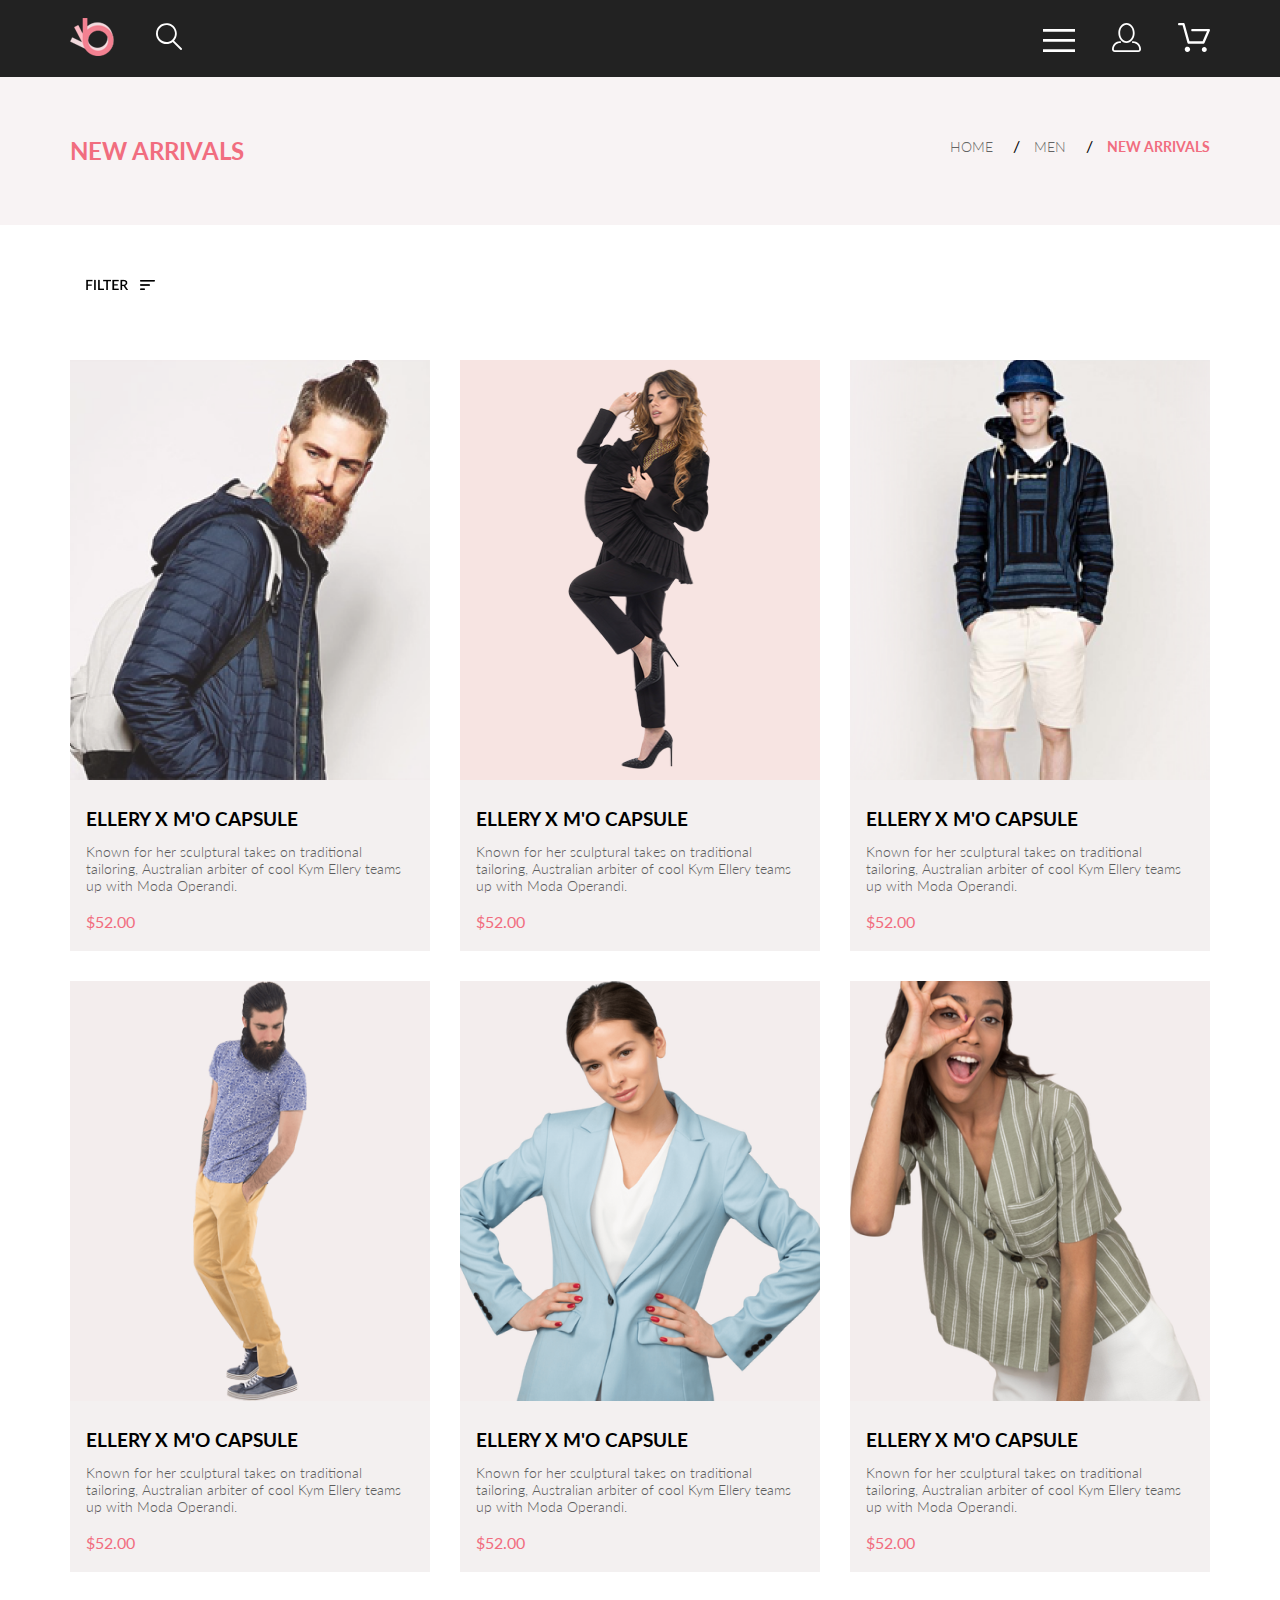
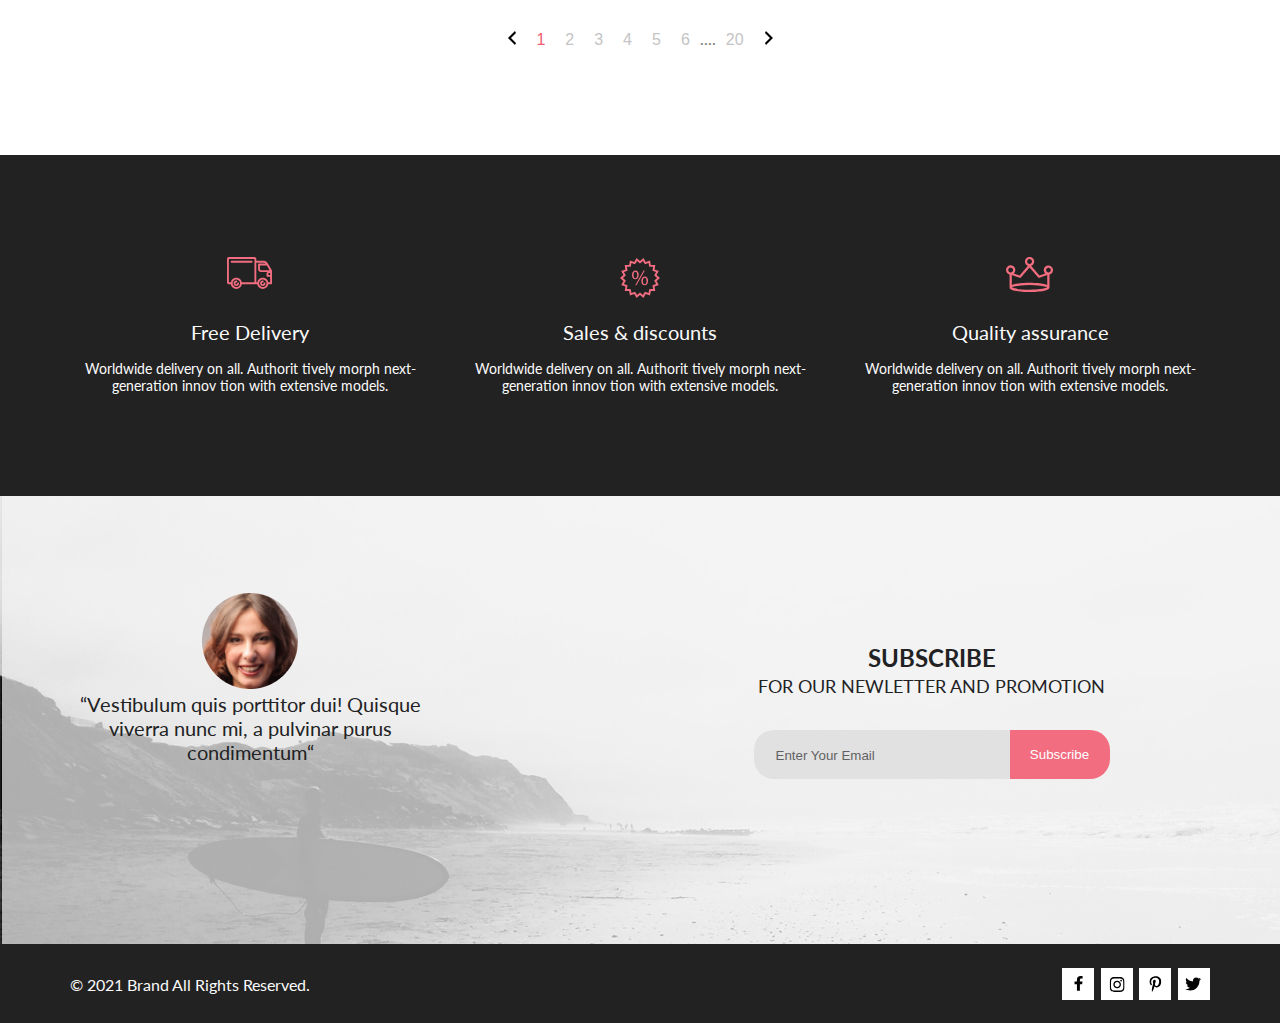
==== catalog.html @ de6462b7 "Urok 4 start" ====
<!DOCTYPE html>
<html lang="en">
<head>
    <meta charset="UTF-8">
    <meta http-equiv="X-UA-Compatible" content="IE=edge">
    <meta name="viewport" content="width=device-width, initial-scale=1.0">
    <title>Catalog</title>
    <link rel="preconnect" href="https://fonts.googleapis.com">
    <link rel="preconnect" href="https://fonts.gstatic.com" crossorigin>
    <link href="https://fonts.googleapis.com/css2?family=Lato:ital,wght@0,300;0,400;0,700;0,900;1,400&display=swap" rel="stylesheet">
    <link rel="stylesheet" href="style/style.css">
</head>
<body>
<header class="header">
    <div class="wrapper header-wrap">
        <div class="header-col-1">
            <a href="index.html" class="logo-link">
                <img src="img/logo.png" alt="logo">
            </a>
            <button class="search-button">
                <svg width="27" height="28" viewBox="0 0 27 28" xmlns="http://www.w3.org/2000/svg">
                    <path d="M19.0596 17.6259C20.6713 15.8658 21.6282 13.6048 21.7698 11.2225C21.9113 8.84018 21.2288 6.48173 19.8369 4.54318C18.445 2.60463 16.4285 1.20404 14.126 0.576619C11.8234 -0.0508009 9.3751 0.13316 7.19217 1.09761C5.00923 2.06205 3.22462 3.74825 2.13804 5.87302C1.05145 7.9978 0.729054 10.4318 1.225 12.7661C1.72094 15.1005 3.00501 17.1932 4.86158 18.6927C6.71815 20.1922 9.03413 21.0072 11.4206 21.0009C13.673 21.004 15.8645 20.27 17.6606 18.9109L25.4086 26.7179C25.4941 26.807 25.5965 26.8781 25.7099 26.927C25.8232 26.9759 25.9452 27.0017 26.0686 27.0029C26.1923 27.0033 26.3148 26.9782 26.4283 26.9292C26.5419 26.8801 26.6441 26.8082 26.7286 26.7179C26.9025 26.537 26.9997 26.2958 26.9997 26.0449C26.9997 25.794 26.9025 25.5528 26.7286 25.3719L19.0596 17.6259ZM2.88662 10.5009C2.89946 8.81563 3.41094 7.17187 4.35659 5.77685C5.30224 4.38183 6.63972 3.29801 8.20044 2.662C9.76115 2.02599 11.4752 1.86627 13.1266 2.20298C14.7779 2.53969 16.2926 3.35775 17.4797 4.55404C18.6668 5.75033 19.4732 7.27129 19.7972 8.92519C20.1212 10.5791 19.9483 12.2919 19.3002 13.8476C18.6522 15.4034 17.5581 16.7325 16.1559 17.6674C14.7536 18.6023 13.1059 19.1011 11.4206 19.1009C9.14916 19.0901 6.97482 18.1784 5.37484 16.566C3.77486 14.9537 2.87998 12.7724 2.88662 10.5009V10.5009Z"/>
                    </svg>
            </button>
        </div>
        <nav class="header-col-2">
            <button class="main-menu-button">
                <svg width="32" height="23" viewBox="0 0 32 23" xmlns="http://www.w3.org/2000/svg">
                    <path d="M0 23V20.31H32V23H0ZM0 12.76V10.07H32V12.76H0ZM0 2.69V0H32V2.69H0Z" />
                </svg>
            </button>
            <a href="#" class="registry-link">
                <svg width="29" height="29" viewBox="0 0 29 29" xmlns="http://www.w3.org/2000/svg">
                    <path d="M14.5 19.937C19 19.937 22.656 15.464 22.656 9.968C22.656 4.472 19 0 14.5 0C13.3631 0.0217413 12.2463 0.303398 11.2351 0.823397C10.2239 1.34339 9.34507 2.08794 8.66602 3C7.12663 4.99573 6.30819 7.45381 6.34399 9.974C6.34399 15.465 10 19.937 14.5 19.937ZM14.5 1.813C18 1.813 20.844 5.472 20.844 9.969C20.844 14.466 17.998 18.125 14.5 18.125C11.002 18.125 8.15603 14.465 8.15503 9.969C8.15403 5.473 11 1.813 14.5 1.813ZM20.844 18.125C20.6036 18.125 20.373 18.2205 20.203 18.3905C20.033 18.5605 19.9375 18.7911 19.9375 19.0315C19.9375 19.2719 20.033 19.5025 20.203 19.6725C20.373 19.8425 20.6036 19.938 20.844 19.938C22.526 19.9399 24.1386 20.6088 25.3279 21.7982C26.5172 22.9875 27.1861 24.6 27.188 26.282C27.1875 26.5221 27.0918 26.7523 26.922 26.9221C26.7522 27.0918 26.5221 27.1875 26.282 27.188H2.71997C2.47985 27.1875 2.24975 27.0918 2.07996 26.9221C1.91016 26.7523 1.81449 26.5221 1.81396 26.282C1.81608 24.6001 2.48517 22.9877 3.67444 21.7985C4.86371 20.6092 6.47608 19.9401 8.15796 19.938C8.39824 19.938 8.62868 19.8425 8.79858 19.6726C8.96849 19.5027 9.06396 19.2723 9.06396 19.032C9.06396 18.7917 8.96849 18.5613 8.79858 18.3914C8.62868 18.2215 8.39824 18.126 8.15796 18.126C5.99541 18.1279 3.92201 18.9875 2.39258 20.5164C0.863144 22.0453 0.00264777 24.1185 0 26.281C0.000794067 27.0019 0.287502 27.693 0.797241 28.2027C1.30698 28.7125 1.99811 28.9992 2.71899 29H26.282C27.0027 28.9989 27.6936 28.7121 28.2031 28.2024C28.7126 27.6927 28.9992 27.0017 29 26.281C28.9974 24.1187 28.1372 22.0457 26.6083 20.5168C25.0793 18.9878 23.0063 18.1276 20.844 18.125Z"/>
                    </svg>
            </a>
            <a href="#" class="cart-link">
                <svg width="32" height="29" viewBox="0 0 32 29" xmlns="http://www.w3.org/2000/svg">
                    <path d="M26.2009 29C25.5532 28.9738 24.9415 28.6948 24.4972 28.2227C24.0529 27.7506 23.8114 27.1232 23.8245 26.475C23.8376 25.8269 24.1043 25.2097 24.5673 24.7559C25.0303 24.3022 25.6527 24.048 26.301 24.048C26.9493 24.048 27.5717 24.3022 28.0347 24.7559C28.4977 25.2097 28.7644 25.8269 28.7775 26.475C28.7906 27.1232 28.549 27.7506 28.1047 28.2227C27.6604 28.6948 27.0488 28.9738 26.401 29H26.2009ZM6.75293 26.32C6.75293 25.79 6.91011 25.2718 7.20459 24.8311C7.49907 24.3904 7.91764 24.0469 8.40735 23.844C8.89705 23.6412 9.43594 23.5881 9.95581 23.6915C10.4757 23.7949 10.9532 24.0502 11.328 24.425C11.7028 24.7998 11.9581 25.2773 12.0615 25.7972C12.1649 26.317 12.1118 26.8559 11.9089 27.3456C11.7061 27.8353 11.3626 28.2539 10.9219 28.5483C10.4812 28.8428 9.96304 29 9.43298 29C9.08087 29.0003 8.73212 28.9311 8.40674 28.7966C8.08136 28.662 7.78569 28.4646 7.53662 28.2158C7.28755 27.9669 7.09001 27.6713 6.9552 27.3461C6.82039 27.0208 6.75098 26.6721 6.75098 26.32H6.75293ZM10.553 20.686C10.2935 20.6868 10.0409 20.6024 9.83411 20.4457C9.62727 20.2891 9.47758 20.0689 9.40796 19.819L4.57495 2.36401H1.18201C0.868521 2.36401 0.567859 2.23947 0.346191 2.01781C0.124523 1.79614 0 1.49549 0 1.18201C0 0.868519 0.124523 0.567873 0.346191 0.346205C0.567859 0.124537 0.868521 5.81268e-06 1.18201 5.81268e-06H5.46301C5.7225 -0.00080736 5.97504 0.0837201 6.18176 0.240568C6.38848 0.397416 6.53784 0.617884 6.60693 0.868006L11.4399 18.323H24.6179L29.001 8.27501H14.401C14.2428 8.27961 14.0854 8.25242 13.9379 8.19507C13.7904 8.13771 13.6559 8.05134 13.5424 7.94108C13.4288 7.83082 13.3386 7.69891 13.277 7.55315C13.2154 7.40739 13.1836 7.25075 13.1836 7.0925C13.1836 6.93426 13.2154 6.77762 13.277 6.63186C13.3386 6.4861 13.4288 6.35419 13.5424 6.24393C13.6559 6.13367 13.7904 6.0473 13.9379 5.98994C14.0854 5.93259 14.2428 5.90541 14.401 5.91001H30.814C31.0097 5.90996 31.2022 5.95866 31.3744 6.05172C31.5465 6.14478 31.6928 6.27926 31.7999 6.44301C31.9078 6.60729 31.9734 6.79569 31.9908 6.99145C32.0083 7.18721 31.9771 7.38424 31.9 7.565L26.495 19.977C26.4026 20.1876 26.251 20.3668 26.0585 20.4927C25.866 20.6186 25.641 20.6858 25.411 20.686H10.553Z"/>
                    </svg>
                    
            </a>
        </nav>
     </div>
</header>   
<section class="arrivals">
    <div class="wrapper arrivals-wrap">
        <h1 class="arrivals-title">NEW ARRIVALS </h1>
        <nav class="breadcrumbs">
            <ul class="breadcrumbs-list">
                <li class="breadcrumbs-item">
                    <a href="index.html" class="breadcrumbs-link">home</a>
                </li>
                <li class="breadcrumbs-item">
                    <a href="catalog.html" class="breadcrumbs-link">MEN</a>
                </li>
                <li class="breadcrumbs-item">
                    <a class="breadcrumbs-link breadcrumbs-link--current">NEW ARRIVALS </a>
                </li>
            </ul>
        </nav>
    </div>
</section>
<section class="products">
    <div class="wrapper products-wrap1">
        <h2 class="visually-hidden">Товары</h2>
        <button class="filter">
            <img src="img/filter.png" alt="filter">
        </button>
        <section class="products-flexblock">
            <div class="products-cart">
                <img src="img/products-cart1.png" alt="products-cart1" class="products-cart1-img">
                <div class="products-cart-text">
                    <h3 class="products-h3">ELLERY X M'O CAPSULE</h3>
                    <p class="products-text1">Known for her sculptural takes on traditional tailoring, Australian arbiter of cool Kym Ellery teams up with Moda Operandi.</p>
                    <p class="products-text2">$52.00</p>
                </div>
            </div>
            <div class="products-cart">
                <img src="img/products-cart2.png" alt="products-cart2" class="products-cart1-img">
                <div class="products-cart-text">
                    <h3 class="products-h3">ELLERY X M'O CAPSULE</h3>
                    <p class="products-text1">Known for her sculptural takes on traditional tailoring, Australian arbiter of cool Kym Ellery teams up with Moda Operandi.</p>
                    <p class="products-text2">$52.00</p>
                </div>
            </div>
            <div class="products-cart">
                <img src="img/products-cart3.png" alt="products-cart3" class="products-cart1-img">
                <div class="products-cart-text">
                    <h3 class="products-h3">ELLERY X M'O CAPSULE</h3>
                    <p class="products-text1">Known for her sculptural takes on traditional tailoring, Australian arbiter of cool Kym Ellery teams up with Moda Operandi.</p>
                    <p class="products-text2">$52.00</p>
                </div>
            </div>
            <div class="products-cart">
                <img src="img/products-cart4.png" alt="products-cart4" class="products-cart1-img">
                <div class="products-cart-text">
                    <h3 class="products-h3">ELLERY X M'O CAPSULE</h3>
                    <p class="products-text1">Known for her sculptural takes on traditional tailoring, Australian arbiter of cool Kym Ellery teams up with Moda Operandi.</p>
                    <p class="products-text2">$52.00</p>
                </div>
            </div>
            <div class="products-cart">
                <img src="img/products-cart5.png" alt="products-cart5" class="products-cart1-img">
                <div class="products-cart-text">
                    <h3 class="products-h3">ELLERY X M'O CAPSULE</h3>
                    <p class="products-text1">Known for her sculptural takes on traditional tailoring, Australian arbiter of cool Kym Ellery teams up with Moda Operandi.</p>
                    <p class="products-text2">$52.00</p>
                </div>
            </div>
            <div class="products-cart">
                <img src="img/products-cart6.png" alt="products-cart6" class="products-cart1-img">
                <div class="products-cart-text">
                    <h3 class="products-h3">ELLERY X M'O CAPSULE</h3>
                    <p class="products-text1">Known for her sculptural takes on traditional tailoring, Australian arbiter of cool Kym Ellery teams up with Moda Operandi.</p>
                    <p class="products-text2">$52.00</p>
                </div>
            </div>
        </section>
    </div>
</section>
<nav class="pagination">
	<ul class="pagination-list">
		<li class="pagination-item">
			<button class="pagination-link"><img src="img/prev.svg" alt="prev"></button>
		</li>
		<li class="pagination-item">
			<button class="pagination-link pagination-link--active">1</button>
		</li>
		<li class="pagination-item">
			<button class="pagination-link">2</button>
		</li>
		<li class="pagination-item">
			<button class="pagination-link">3</button>
		</li>
        <li class="pagination-item">
			<button class="pagination-link">4</button>
		</li>
        <li class="pagination-item">
			<button class="pagination-link">5</button>
		</li>
        <li class="pagination-item">
			<button class="pagination-link">6</button>
		</li>
		<li class="pagination-item pagination-item--separator">
			<span>....</span>
		</li>
		<li class="pagination-item">
			<button class="pagination-link">20</button>
		</li>
		<li class="pagination-item">
			<button class="pagination-link"><img src="img/next.svg" alt="prev"></button>
		</li>
		
	</ul>
</nav>
<section class="benefits">
    <div class="wrapper benefits-wrap">
        <h2 class="visually-hidden">Преимущества</h2>
        <ul class="benefits-enim"> 
            <li class="benefits-delivery-card">
                <div class="benefits-delivery-img1">
                <svg width="46" height="32" viewBox="0 0 46 32" fill="none" xmlns="http://www.w3.org/2000/svg">
                    <path d="M30.2873 27.2429H14.8103C14.6031 28.5509 13.936 29.742 12.929 30.6021C11.922 31.4621 10.6411 31.9346 9.31682 31.9346C7.99252 31.9346 6.71166 31.4621 5.70464 30.6021C4.69762 29.742 4.03052 28.5509 3.82332 27.2429H1.88631C1.39149 27.2397 0.918139 27.0404 0.570025 26.6887C0.221911 26.337 0.0274507 25.8618 0.0293142 25.3669V1.87695C0.0271852 1.38195 0.221516 0.906335 0.569658 0.554443C0.917801 0.202551 1.39131 0.00317363 1.88631 0H27.4373C27.9322 0.00317353 28.4056 0.202522 28.7536 0.554443C29.1016 0.906364 29.2957 1.38204 29.2933 1.87695V3.78198H36.4143C36.4947 3.78164 36.5747 3.79208 36.6523 3.81299C38.9523 4.01299 40.1093 5.2129 41.3293 7.2749L44.8883 13.3689C44.9732 13.5136 45.018 13.6782 45.0183 13.8459V26.304C45.0194 26.5515 44.9221 26.7892 44.7479 26.9651C44.5737 27.141 44.3369 27.2406 44.0893 27.2419H41.2753C41.0681 28.5499 40.401 29.741 39.394 30.6011C38.387 31.4611 37.1061 31.9336 35.7818 31.9336C34.4575 31.9336 33.1767 31.4611 32.1696 30.6011C31.1626 29.741 30.4955 28.5499 30.2883 27.2419L30.2873 27.2429ZM32.0653 26.304C32.0732 27.0369 32.2977 27.7511 32.7107 28.3567C33.1236 28.9623 33.7065 29.4322 34.3859 29.7073C35.0653 29.9824 35.811 30.0503 36.5289 29.9026C37.2469 29.7548 37.9051 29.398 38.4207 28.877C38.9363 28.3559 39.2862 27.6941 39.4265 26.9746C39.5667 26.2551 39.491 25.5103 39.2088 24.8337C38.9267 24.1572 38.4507 23.5794 37.8408 23.1729C37.2309 22.7663 36.5143 22.5491 35.7813 22.5488C34.791 22.5552 33.8436 22.9543 33.1469 23.6582C32.4503 24.3621 32.0613 25.3136 32.0653 26.304ZM5.60134 26.304C5.60923 27.0369 5.83376 27.7511 6.24669 28.3567C6.65962 28.9623 7.2425 29.4322 7.92192 29.7073C8.60135 29.9824 9.34697 30.0503 10.0649 29.9026C10.7829 29.7548 11.4411 29.398 11.9567 28.877C12.4723 28.3559 12.8222 27.6941 12.9625 26.9746C13.1027 26.2551 13.027 25.5103 12.7448 24.8337C12.4627 24.1572 11.9867 23.5794 11.3768 23.1729C10.7669 22.7663 10.0503 22.5491 9.31731 22.5488C8.32679 22.5549 7.37915 22.9537 6.6823 23.6577C5.98545 24.3617 5.59634 25.3134 5.60033 26.304H5.60134ZM41.2733 25.366H43.1593V19.7478H40.4233C40.3007 19.7473 40.1794 19.7227 40.0664 19.6753C39.9533 19.6279 39.8507 19.5585 39.7644 19.4714C39.6781 19.3843 39.6099 19.281 39.5635 19.1675C39.5172 19.054 39.4937 18.9324 39.4943 18.8098V16.9629C39.494 16.2423 39.7696 15.5488 40.2643 15.0249H33.8853C33.8081 15.0248 33.7312 15.015 33.6563 14.9958C32.9516 14.933 32.2961 14.6081 31.8194 14.0852C31.3428 13.5623 31.0798 12.8794 31.0823 12.1719V7.47192C31.0817 7.34927 31.1052 7.22758 31.1515 7.11401C31.1978 7.00044 31.2661 6.89725 31.3523 6.81006C31.4386 6.72286 31.5412 6.6535 31.6543 6.60596C31.7674 6.55841 31.8887 6.53361 32.0113 6.53296H38.4943C38.15 6.21428 37.7426 5.97123 37.2986 5.81982C36.8545 5.66842 36.3836 5.61187 35.9163 5.65381H29.2933V25.3618H30.2873C30.4945 24.0538 31.1616 22.8627 32.1687 22.0027C33.1757 21.1426 34.4565 20.6702 35.7808 20.6702C37.1051 20.6702 38.386 21.1426 39.393 22.0027C40.4 22.8627 41.0671 24.0538 41.2743 25.3618L41.2733 25.366ZM14.8093 25.366H27.4363V1.87598H1.88631V25.366H3.82332C4.03052 24.058 4.69762 22.8666 5.70464 22.0066C6.71166 21.1465 7.99252 20.6741 9.31682 20.6741C10.6411 20.6741 11.922 21.1465 12.929 22.0066C13.936 22.8666 14.6031 24.058 14.8103 25.366H14.8093ZM41.3513 16.9658V17.875H43.1593V16.0278H42.2803C42.0335 16.0294 41.7973 16.1288 41.6234 16.304C41.4495 16.4792 41.352 16.716 41.3523 16.9629L41.3513 16.9658ZM32.9383 12.1738C32.9372 12.4263 33.0363 12.6691 33.2139 12.8486C33.3914 13.0282 33.6328 13.13 33.8853 13.1318C33.9492 13.1316 34.0129 13.1384 34.0753 13.1519H42.6003L39.8343 8.41602H32.9343L32.9383 12.1738ZM33.0313 26.3059C33.0284 25.5734 33.3162 24.8695 33.8316 24.3489C34.3469 23.8283 35.0478 23.5333 35.7803 23.5288C36.0291 23.5288 36.2677 23.6278 36.4436 23.8037C36.6195 23.9796 36.7183 24.218 36.7183 24.4668C36.7183 24.7156 36.6195 24.9542 36.4436 25.1301C36.2677 25.306 36.0291 25.4048 35.7803 25.4048C35.602 25.4032 35.4272 25.4548 35.2782 25.5527C35.1291 25.6507 35.0125 25.7905 34.9432 25.9548C34.8738 26.1191 34.8548 26.3005 34.8887 26.4756C34.9225 26.6507 35.0076 26.8118 35.1331 26.9385C35.2586 27.0651 35.419 27.1516 35.5938 27.187C35.7686 27.2224 35.9499 27.2051 36.1149 27.1372C36.2798 27.0693 36.4208 26.9538 36.5201 26.8057C36.6193 26.6575 36.6723 26.4833 36.6723 26.3049C36.6723 26.0587 36.7701 25.8226 36.9443 25.6484C37.1184 25.4743 37.3546 25.3765 37.6008 25.3765C37.8471 25.3765 38.0832 25.4743 38.2574 25.6484C38.4315 25.8226 38.5293 26.0587 38.5293 26.3049C38.5293 27.0343 38.2396 27.7338 37.7239 28.2495C37.2081 28.7652 36.5087 29.0549 35.7793 29.0549C35.05 29.0549 34.3505 28.7652 33.8348 28.2495C33.319 27.7338 33.0293 27.0343 33.0293 26.3049L33.0313 26.3059ZM6.56731 26.3059C6.56438 25.5734 6.8522 24.8695 7.36757 24.3489C7.88294 23.8283 8.58378 23.5333 9.31633 23.5288C9.5651 23.5288 9.80369 23.6278 9.9796 23.8037C10.1555 23.9796 10.2543 24.218 10.2543 24.4668C10.2543 24.7156 10.1555 24.9542 9.9796 25.1301C9.80369 25.306 9.5651 25.4048 9.31633 25.4048C9.138 25.4032 8.96319 25.4548 8.81413 25.5527C8.66508 25.6507 8.54849 25.7905 8.47914 25.9548C8.4098 26.1191 8.39082 26.3005 8.42464 26.4756C8.45846 26.6507 8.54354 26.8118 8.66908 26.9385C8.79463 27.0651 8.95498 27.1516 9.12978 27.187C9.30458 27.2224 9.48595 27.2051 9.65087 27.1372C9.81579 27.0693 9.95683 26.9538 10.0561 26.8057C10.1553 26.6575 10.2083 26.4833 10.2083 26.3049C10.2083 26.0587 10.3061 25.8226 10.4803 25.6484C10.6544 25.4743 10.8906 25.3765 11.1368 25.3765C11.3831 25.3765 11.6193 25.4743 11.7934 25.6484C11.9675 25.8226 12.0653 26.0587 12.0653 26.3049C12.0653 27.0343 11.7756 27.7338 11.2599 28.2495C10.7441 28.7652 10.0447 29.0549 9.31532 29.0549C8.58598 29.0549 7.8865 28.7652 7.37078 28.2495C6.85505 27.7338 6.56532 27.0343 6.56532 26.3049L6.56731 26.3059ZM4.70934 5.65991C4.46056 5.65991 4.22198 5.56116 4.04607 5.38525C3.87016 5.20934 3.77132 4.9707 3.77132 4.72192C3.77132 4.47315 3.87016 4.2345 4.04607 4.05859C4.22198 3.88268 4.46056 3.78394 4.70934 3.78394H24.6093C24.8581 3.78394 25.0967 3.88268 25.2726 4.05859C25.4485 4.2345 25.5473 4.47315 25.5473 4.72192C25.5473 4.9707 25.4485 5.20934 25.2726 5.38525C25.0967 5.56116 24.8581 5.65991 24.6093 5.65991H4.70934Z" fill="#F16D7F"/>
                    </svg>
                </div> 
                <p class="benefits-delivery-text1" >Free Delivery
                </p>
                <p class="benefits-delivery-text2" >Worldwide delivery on all. Authorit tively morph next-generation innov tion with extensive models.
                </p>
            </li>
            <li class="benefits-delivery-card">
                <div class="benefits-delivery-img2">
                    <svg width="40" height="40" viewBox="0 0 40 40" fill="none" xmlns="http://www.w3.org/2000/svg">
                        <path d="M19.994 37.0239L16.523 39.9238L14.235 36.0039L9.995 37.5159L9.17297 33.0359L4.67999 32.991L5.41199 28.491L1.20398 26.8909L3.414 22.925L0 19.96L3.41199 16.9929L1.20203 13.0278L5.41101 11.428L4.67798 6.93286L9.172 6.88892L9.99402 2.40894L14.234 3.91992L16.522 0L19.993 2.8999L23.464 0L25.753 3.9209L29.993 2.40894L30.814 6.88989L35.308 6.93481L34.576 11.4299L38.784 13.03L36.574 16.9958L39.986 19.9609L36.574 22.928L38.783 26.894L34.574 28.4939L35.307 32.988L30.812 33.033L29.991 37.5139L25.753 36.0029L23.464 39.9229L19.994 37.0239ZM21.2 35.541L22.961 37.012L24.122 35.022L24.914 33.666L26.382 34.189L28.533 34.957L28.95 32.6838L29.235 31.1289L30.796 31.113L33.078 31.092L32.706 28.8098L32.452 27.25L33.911 26.696L36.045 25.8828L34.925 23.873L34.159 22.498L35.342 21.4709L37.076 19.9609L35.343 18.4609L34.16 17.4319L34.926 16.0559L36.047 14.0449L33.913 13.2339L32.454 12.6809L32.709 11.1208L33.081 8.83984L30.799 8.81689L29.239 8.80103L28.954 7.24683L28.538 4.97388L26.386 5.74097L24.918 6.26392L24.125 4.90698L22.963 2.91699L21.201 4.38794L19.996 5.39282L18.791 4.38794L17.03 2.91699L15.869 4.90601L15.077 6.26294L13.608 5.73999L11.458 4.97192L11.04 7.24585L10.755 8.80005L9.19501 8.81592L6.914 8.83789L7.28601 11.1199L7.53998 12.678L6.08099 13.2329L3.94598 14.0439L5.06702 16.0549L5.83301 17.4299L4.65002 18.459L2.91602 19.967L4.64899 21.4739L5.83197 22.5029L5.06598 23.8779L3.94501 25.8879L6.078 26.698L7.53802 27.2529L7.28302 28.812L6.91199 31.0959L9.19299 31.1189L10.753 31.135L11.038 32.6899L11.455 34.9619L13.607 34.1948L15.076 33.6719L15.868 35.0288L17.03 37.019L18.791 35.5479L19.996 34.543L21.2 35.541ZM21.318 23.02C21.318 20.093 22.883 18.4648 24.777 18.4648C26.783 18.4648 28.077 20.0279 28.077 22.7949C28.077 25.8539 26.492 27.3718 24.662 27.3718C22.883 27.3718 21.338 25.922 21.318 23.02ZM22.839 22.9319C22.816 24.7829 23.521 26.1899 24.711 26.1899C25.988 26.1899 26.561 24.8049 26.561 22.8899C26.561 21.1249 26.054 19.6528 24.711 19.6528C23.5 19.6488 22.839 21.1029 22.839 22.9309V22.9319ZM15.194 27.332L23.609 12.613H24.842L16.427 27.332H15.194ZM11.979 16.99C11.979 14.09 13.542 12.458 15.437 12.458C17.437 12.458 18.763 14.022 18.763 16.79C18.763 19.848 17.177 21.365 15.327 21.365C13.544 21.365 12 19.915 11.979 16.991V16.99ZM13.521 16.9238C13.477 18.7748 14.162 20.1809 15.371 20.1829C16.648 20.1829 17.221 18.7988 17.221 16.8828C17.221 15.1168 16.714 13.645 15.371 13.645C14.162 13.642 13.521 15.092 13.521 16.925V16.9238Z" fill="#F16D7F"/>
                        </svg>
                </div>
                 <p class="benefits-delivery-text1" >Sales & discounts
                 </p>
                 <p class="benefits-delivery-text2" >Worldwide delivery on all. Authorit tively morph next-generation innov tion with extensive models.
                 </p>
             </li>
             <li class="benefits-delivery-card">
                <div class="benefits-delivery-img3">
                    <svg width="48" height="35" viewBox="0 0 48 35" fill="none" xmlns="http://www.w3.org/2000/svg">
                        <path d="M42.3938 8.53564C41.1774 8.52335 40.0058 8.99349 39.1351 9.84302C38.2644 10.6925 37.7655 11.8522 37.7479 13.0686C37.751 13.7086 37.892 14.3405 38.1612 14.9211C38.4304 15.5018 38.8215 16.0176 39.3079 16.4336L33.4479 18.4888L25.1089 8.80566C26.0042 8.50693 26.784 7.93646 27.3396 7.17358C27.8953 6.41071 28.1992 5.49331 28.2089 4.54956C28.1837 3.33432 27.6832 2.17743 26.8149 1.3269C25.9465 0.476377 24.7794 0 23.5639 0C22.3484 0 21.1813 0.476377 20.3129 1.3269C19.4446 2.17743 18.9441 3.33432 18.9189 4.54956C18.9285 5.48395 19.2261 6.39274 19.771 7.15186C20.316 7.91097 21.0817 8.48368 21.9639 8.79175L13.6119 18.4917L7.75396 16.4368C8.24003 16.0206 8.63074 15.5045 8.89959 14.9238C9.16843 14.3432 9.30908 13.7116 9.31194 13.0718C9.33497 12.195 9.10937 11.3296 8.6613 10.5757C8.21324 9.82172 7.56095 9.2099 6.77983 8.81104C5.99872 8.41217 5.12072 8.2424 4.24724 8.32153C3.37376 8.40067 2.54051 8.72555 1.8438 9.2583C1.14709 9.79105 0.61538 10.5101 0.310108 11.3323C0.00483695 12.1545 -0.0615238 13.0462 0.118702 13.9045C0.298928 14.7629 0.718349 15.5526 1.32854 16.1826C1.93873 16.8126 2.7148 17.2571 3.56694 17.4646V29.7556C3.5743 29.8376 3.59101 29.9184 3.61687 29.9966C3.58394 30.1233 3.56721 30.2538 3.56694 30.3848C3.56694 34.7968 21.4859 34.9268 23.5289 34.9268C25.5719 34.9268 43.4909 34.7978 43.4909 30.3848C43.4902 30.2539 43.4733 30.1234 43.4408 29.9966C43.4685 29.9189 43.4853 29.8379 43.4909 29.7556V17.4646C44.5898 17.2244 45.5595 16.5828 46.2103 15.6653C46.861 14.7478 47.1458 13.6204 47.0091 12.5039C46.8724 11.3874 46.3239 10.3621 45.471 9.62866C44.6181 8.89526 43.5223 8.50653 42.3979 8.53857L42.3938 8.53564ZM21.1749 4.55176C21.1633 4.07755 21.2934 3.61062 21.5485 3.21069C21.8036 2.81076 22.172 2.49591 22.6069 2.3064C23.0417 2.11688 23.5232 2.06132 23.9898 2.14673C24.4564 2.23214 24.887 2.45463 25.2265 2.78589C25.566 3.11715 25.7991 3.542 25.8959 4.00635C25.9928 4.4707 25.9491 4.95345 25.7703 5.39282C25.5916 5.8322 25.2859 6.20831 24.8924 6.47314C24.4988 6.73798 24.0353 6.8795 23.561 6.87964C22.9362 6.88605 22.3343 6.64481 21.8871 6.2085C21.44 5.77218 21.1838 5.17647 21.1749 4.55176ZM13.5849 20.8276C13.8019 20.9026 14.0362 20.9113 14.2581 20.8525C14.48 20.7938 14.6794 20.6701 14.8309 20.4976L23.5309 10.3977L32.2309 20.4976C32.3821 20.6702 32.5813 20.7938 32.803 20.8528C33.0248 20.9117 33.2589 20.9033 33.4759 20.8286L41.2339 18.1038V28.0408C36.3489 25.9188 25.1249 25.8406 23.5339 25.8406C21.9429 25.8406 10.7149 25.9198 5.83391 28.0408V18.1038L13.5849 20.8276ZM23.5279 32.7166C14.8279 32.7166 9.27888 31.7057 6.97087 30.8547C6.6198 30.7373 6.28407 30.578 5.97087 30.3806C6.69287 29.8596 9.03194 29.1487 12.9369 28.6487C19.9723 27.844 27.0765 27.844 34.1119 28.6487C38.0119 29.1487 40.357 29.8596 41.077 30.3806C40.7663 30.5794 40.4321 30.7388 40.082 30.8547C37.78 31.7037 32.2359 32.7166 23.5279 32.7166ZM2.28093 13.0686C2.2698 12.5945 2.40025 12.1279 2.65557 11.7283C2.91089 11.3286 3.27952 11.0139 3.71441 10.8247C4.14929 10.6355 4.63063 10.5801 5.0971 10.6658C5.56356 10.7514 5.99399 10.9743 6.3333 11.3057C6.67261 11.637 6.90543 12.0618 7.00212 12.5261C7.09882 12.9904 7.05498 13.4731 6.87615 13.9124C6.69732 14.3516 6.39159 14.7277 5.9981 14.9924C5.6046 15.2572 5.14118 15.3986 4.66692 15.3987C4.04176 15.4054 3.43941 15.1638 2.99212 14.7271C2.54482 14.2903 2.28911 13.6937 2.28093 13.0686ZM42.3938 15.3987C41.9359 15.3875 41.4914 15.2414 41.116 14.9788C40.7406 14.7162 40.451 14.3487 40.2834 13.9224C40.1158 13.496 40.0776 13.0297 40.1738 12.5818C40.2699 12.1339 40.496 11.7241 40.8238 11.4041C41.1516 11.084 41.5664 10.8677 42.0165 10.7822C42.4666 10.6968 42.9319 10.7459 43.3542 10.9236C43.7765 11.1013 44.137 11.3997 44.3906 11.7812C44.6442 12.1628 44.7796 12.6105 44.78 13.0686C44.7713 13.6935 44.5153 14.2895 44.068 14.7261C43.6208 15.1626 43.0188 15.4041 42.3938 15.3977V15.3987Z" fill="#F16D7F"/>
                        </svg>
                </div>
                 <p class="benefits-delivery-text1" >Quality assurance
                 </p>
                 <p class="benefits-delivery-text2" >Worldwide delivery on all. Authorit tively morph next-generation innov tion with extensive models.
                 </p>
             </li>
        </ul>
    </div>
</section>
<section class="feedback">
    <div class="wrapper feedback-wrap">
        <h2 class="visually-hidden">Обратная связь</h2>
        <div class="feedback-col1">
            <p class="feedback-col1-foto"><img src="img/foto-subscribe.png" alt="foto-subscribe"></p>
            <p class="feedback-col1-text">“Vestibulum quis porttitor dui! Quisque viverra nunc mi, a pulvinar purus condimentum“</p>
        </div>
        <article class="feedback-col2">
            <h2 class="feedback-col2-text">SUBSCRIBE  <span class="feedback-col2-text2"><br>FOR OUR NEWLETTER AND PROMOTION</span></h2>
            <form action="#" class="form">
                <input class="form-field" type="email" required placeholder="Enter Your Email" minlength="4">
                <input class="form-button" type="submit" value="Subscribe">
            </form>
        </article>
    </div>
</section>
<footer class="footer">
    <div class="wrapper footer-wrap">
        <div class="footer-col-1">
            <p class="footer-text">© 2021  Brand  All Rights Reserved.</p>
        </div>
        <div class="footer-col-2">
            <a href="https://www.facebook.com/" class="social-link">
                <svg width="11" height="16" viewBox="0 0 11 16" xmlns="http://www.w3.org/2000/svg">
                    <path d="M9.08836 8.28L9.50686 5.61602H6.89022V3.88729C6.89022 3.15848 7.25574 2.44806 8.42765 2.44806H9.61722V0.179975C9.61722 0.179975 8.53772 0 7.50561 0C5.35073 0 3.9422 1.27593 3.9422 3.5857V5.61602H1.54688V8.28H3.9422V14.72H6.89022V8.28H9.08836Z" />
                    </svg>
             </a>
            <a href="https://www.instagram.com/" class="social-link">
                <svg width="16" height="17" viewBox="0 0 16 17" xmlns="http://www.w3.org/2000/svg">
                    <g clip-path="url(#clip0_128_234)">
                    <path d="M8.13897 4.68159C6.02383 4.68159 4.31774 6.38491 4.31774 8.49663C4.31774 10.6083 6.02383 12.3117 8.13897 12.3117C10.2541 12.3117 11.9602 10.6083 11.9602 8.49663C11.9602 6.38491 10.2541 4.68159 8.13897 4.68159ZM8.13897 10.9769C6.77211 10.9769 5.65467 9.8646 5.65467 8.49663C5.65467 7.12866 6.76878 6.01636 8.13897 6.01636C9.50915 6.01636 10.6233 7.12866 10.6233 8.49663C10.6233 9.8646 9.50583 10.9769 8.13897 10.9769ZM13.0078 4.52554C13.0078 5.02026 12.6087 5.41538 12.1165 5.41538C11.621 5.41538 11.2252 5.01694 11.2252 4.52554C11.2252 4.03413 11.6243 3.63569 12.1165 3.63569C12.6087 3.63569 13.0078 4.03413 13.0078 4.52554ZM15.5386 5.42866C15.4821 4.23667 15.2094 3.18081 14.3347 2.31089C13.4634 1.44097 12.4058 1.1687 11.2119 1.10894C9.9814 1.03921 6.29321 1.03921 5.0627 1.10894C3.8721 1.16538 2.81453 1.43765 1.93987 2.30757C1.06522 3.17749 0.795836 4.23335 0.735973 5.42534C0.666134 6.65386 0.666134 10.3361 0.735973 11.5646C0.79251 12.7566 1.06522 13.8124 1.93987 14.6824C2.81453 15.5523 3.86878 15.8246 5.0627 15.8843C6.29321 15.9541 9.9814 15.9541 11.2119 15.8843C12.4058 15.8279 13.4634 15.5556 14.3347 14.6824C15.2061 13.8124 15.4788 12.7566 15.5386 11.5646C15.6085 10.3361 15.6085 6.65718 15.5386 5.42866ZM13.949 12.8828C13.6895 13.5335 13.1874 14.0349 12.5322 14.2972C11.5511 14.6857 9.22314 14.596 8.13897 14.596C7.05479 14.596 4.72348 14.6824 3.74573 14.2972C3.09389 14.0382 2.59171 13.5369 2.32898 12.8828C1.93987 11.9033 2.02967 9.57905 2.02967 8.49663C2.02967 7.41421 1.9432 5.08667 2.32898 4.1105C2.58838 3.45972 3.09056 2.95835 3.74573 2.69604C4.7268 2.30757 7.05479 2.39722 8.13897 2.39722C9.22314 2.39722 11.5545 2.31089 12.5322 2.69604C13.184 2.95503 13.6862 3.4564 13.949 4.1105C14.3381 5.08999 14.2483 7.41421 14.2483 8.49663C14.2483 9.57905 14.3381 11.9066 13.949 12.8828Z" />
                    </g>
                    <defs>
                    <clipPath id="clip0_128_234">
                    <rect width="14.8991" height="17" transform="translate(0.685547)"/>
                    </clipPath>
                    </defs>
                    </svg>
                    
            </a>
            <a href="#" class="social-link">
                <svg width="13" height="16" viewBox="0 0 13 16" xmlns="http://www.w3.org/2000/svg">
                    <g clip-path="url(#clip0_128_242)">
                    <path d="M6.74032 0.203125C3.55564 0.203125 0.408203 2.34063 0.408203 5.8C0.408203 8 1.63738 9.25 2.38233 9.25C2.68963 9.25 2.86655 8.3875 2.86655 8.14375C2.86655 7.85313 2.13091 7.23438 2.13091 6.025C2.13091 3.5125 4.03055 1.73125 6.4889 1.73125C8.60271 1.73125 10.1671 2.94062 10.1671 5.1625C10.1671 6.82187 9.50597 9.93437 7.36422 9.93437C6.59133 9.93437 5.93018 9.37187 5.93018 8.56563C5.93018 7.38438 6.74963 6.24062 6.74963 5.02187C6.74963 2.95312 3.835 3.32812 3.835 5.82812C3.835 6.35313 3.90018 6.93437 4.13298 7.4125C3.70463 9.26875 2.82931 12.0344 2.82931 13.9469C2.82931 14.5375 2.91311 15.1188 2.96899 15.7094C3.07452 15.8281 3.02175 15.8156 3.18316 15.7563C4.74757 13.6 4.69169 13.1781 5.3994 10.3562C5.78119 11.0875 6.76826 11.4812 7.55046 11.4812C10.8469 11.4812 12.3275 8.24688 12.3275 5.33125C12.3275 2.22813 9.66427 0.203125 6.74032 0.203125Z" />
                    </g>
                    <defs>
                    <clipPath id="clip0_128_242">
                    <rect width="11.9193" height="16" transform="translate(0.408203)"/>
                    </clipPath>
                    </defs>
                    </svg>
                    
            </a>
            <a href="#" class="social-link">
                <svg width="17" height="16" viewBox="0 0 17 16" xmlns="http://www.w3.org/2000/svg">
                    <g clip-path="url(#clip0_128_238)">
                    <path d="M14.417 4.74052C14.427 4.88264 14.427 5.0248 14.427 5.16692C14.427 9.50192 11.1498 14.4969 5.15986 14.4969C3.31448 14.4969 1.60022 13.9588 0.158203 13.0248C0.420396 13.0552 0.67247 13.0654 0.944752 13.0654C2.46741 13.0654 3.8691 12.5476 4.98843 11.6644C3.5565 11.6339 2.3565 10.6898 1.94305 9.39027C2.14475 9.4207 2.34642 9.44102 2.5582 9.44102C2.85063 9.44102 3.14308 9.40039 3.41533 9.32936C1.92291 9.02477 0.803551 7.70498 0.803551 6.11108V6.07048C1.23715 6.31414 1.74139 6.46642 2.2758 6.4867C1.39849 5.89786 0.823727 4.8928 0.823727 3.75573C0.823727 3.14661 0.985041 2.58823 1.26741 2.10092C2.87077 4.09077 5.28086 5.39023 7.98334 5.53239C7.93293 5.28873 7.90266 5.03495 7.90266 4.78114C7.90266 2.97402 9.35477 1.50195 11.1598 1.50195C12.0976 1.50195 12.9446 1.89789 13.5396 2.53748C14.2757 2.39536 14.9816 2.12123 15.6068 1.74561C15.3648 2.50705 14.8505 3.14664 14.1749 3.5527C14.8304 3.48167 15.4657 3.29889 16.0505 3.04511C15.6069 3.69483 15.0522 4.27348 14.417 4.74052Z" />
                    </g>
                    <defs>
                    <clipPath id="clip0_128_238">
                    <rect width="15.8924" height="16" transform="translate(0.158203)"/>
                    </clipPath>
                    </defs>
                    </svg>
                    
            </a>
        </div>
    </div>
</footer>
</body>
</html>
---- style/style.css ----
* {
    margin: 0;
    padding: 0;
    box-sizing: border-box;
}
body{
     font-family: 'Lato', sans-serif;
}
.visually-hidden{
    position: absolute;
    left: -9999px;
    width: 1px;
    height: 1px;
    margin: -1px;
    clip: rect(1px 1px 1px 1px);
}
.wrapper{
    width: 1140px;
    margin: 0 auto;
}
.header{
    background-color: #222222;
    color: #ffffff;
    padding-top: 18px;
    padding-bottom: 18px;
}
.header-wrap{
    display: flex;
    justify-content: space-between;
    align-items: center;
}
.header-col-1{
    display: flex;
    align-items: center;
}
.logo-link{
    text-decoration: none;
    color: transparent;
    margin-right: 41px;
}
.search-button, .main-menu-button{
    background-color: transparent;
    border: none;
}
.search-button{
    fill: #ffffff;
}
.search-button:hover{
    fill: #FF6A6A;
}
.main-menu-button{
    fill: #ffffff;
}
.main-menu-button:hover{
    fill: #FF6A6A;
}
.registry-link{
    fill: #ffffff;
    margin: 0 33px;
}
.registry-link:hover{
    fill: #FF6A6A;
}
.registry-link, .cart-link{
    text-decoration: none;
    color: #ffffff;
}
.cart-link{
    fill: #ffffff;
}
.cart-link:hover{
    fill: #FF6A6A;
}

.offer{
    background-color: #F1E4E6;
}
.offer-wrap{
    height: 765px;
    background-image: url(../img/promo-bg.png);
    background-repeat: no-repeat;
    background-position-x: -190px;
    background-position-y: bottom;
    display: flex;
    align-items: center;
    justify-content: flex-end;
    margin-right: 90px;
}
.offer-title{
    font-weight: 900;
    font-size: 48px;
    line-height: 40px;
    color: #222222;
    border-left: 12px solid #F16D7F;
    padding-left: 16px;
}
.offer-title--small{
    font-weight: bold;
    font-size: 32px;
    line-height: 38px;
    color: #222222;
}
.offer-title--pink{
    color: #F16D7F;
}
.categories{
    padding-top: 65px;
}
.categories-wrap{
    display: flex;
    flex-wrap: wrap;
    justify-content: space-between;
}
.categories-item{
    background-color: #C4C4C4;
    width: 360px;
    height: 260px;
    text-align: center;
    display: flex;
    flex-direction: column;
    justify-content: center;
}
.categories-item--acc{
    margin-top: 30px;
    width: 100%;
    height: 180px;
    background-image: url(../img/cat-accesories.png);
}
.categories-item--women{
    background-image: url(../img/cat-woman.png);
}
.categories-item--men{
    background-image: url(../img/cat-man.png);
}
.categories-item--kids{
    background-image: url(../img/cat-kids.png);
}
.categories-sale{
    font-weight: normal;
    font-size: 16px;
    line-height: 19px;
    color: #FFFFFF;
}
.categories-name{
    font-weight: bold;
    font-size: 24px;
    line-height: 29px;
    color: #F16D7F;
}
.products-wrap{
    height: 1395px;
    margin-top: 96px;
    margin-bottom: 95px;
}
.products-titles{
    font-family: Lato;
    font-style: normal;
    font-weight: normal;
    font-size: 30px;
    line-height: 36px;
    color: #222222;
    text-align: center;
    margin-bottom: 6px;
}
.products-week{
    font-size: 14px;
    line-height: 17px;
    color: #9F9F9F;
    text-align: center;
    margin-bottom: 48px;
}
.products-flexblock{
    display: flex;
    flex-wrap: wrap;
    justify-content: space-between;
    gap: 30px;
}
.products-cart{
    background-color: #f3f0f0;
}
.products-cart-text{
    margin: 25px 29px 20px 16px;
}
.products-text1{
    width: 315px;
    font-weight: 300;
    font-size: 14px;
    line-height: 17px;
    color: #5D5D5D;
    margin-top: 13px;
}
.products-text2{
    margin-top: 18px;
    font-size: 16px;
    line-height: 19px;
    color: #F16D7F;
}
.products-browse{
    padding: 15px 39px 14px 39px;
    font-size: 16px;
    line-height: 19px;
    color: #F26376;
    border: 1px solid #F26376;
    background-color: transparent;
    margin: 0 auto;
    text-decoration: none;
}
.products-browse:hover{
    background-color:#FF6A6A;
    color: #FFFFFF;
}
.benefits{
    background-color: #222222;
}
.benefits-enim{
    width: 100%;
    height: 341px;
    display: flex;
    flex-wrap: wrap;
    justify-content: space-between;
    align-content: center;
}
.benefits-delivery-card{
    width: 360px;
    display: flex;
    flex-direction: column;
    justify-content: center;
    align-items: center;
}
.benefits-delivery-img1{
   margin-bottom: 28px;
}
.benefits-delivery-img2{
    margin-bottom: 19px;
}
.benefits-delivery-img3{
    margin-bottom: 25px;
}
.benefits-delivery-text1{
    font-size: 19.96px;
    line-height: 24px;
    color: #FBFBFB;
    text-align: center;
    padding-bottom: 16px;
}
.benefits-delivery-text2{
    font-size: 13.972px;
    line-height: 17px;
    text-align: center;
    color: #FBFBFB;
}
.feedback{
    height: 448px;
    background-color: #F4F4F4;
    background-image: url(../img/bg-subscribe.jpg);
    background-repeat: no-repeat;
    background-size: cover;
    background-position: left bottom;
}
.feedback-wrap{
    display: flex;
    justify-content: space-between;
}
.feedback-col1{
    width: 360px;
    margin-top: 97px;
    
}
.feedback-col1-foto{
    text-align: center;
}
.feedback-col1-text{
    font-size: 20px;
    line-height: 24px;
    text-align: center;
    color: #222224;
}
.feedback-col2{
    width: 557px;
    margin-top: 150px;
}
.feedback-col2-text{
    font-weight: bold;
    font-size: 24px;
    line-height: 100%;
    text-align: center;
    color: #222224;
    margin-bottom: 32px;
}
.feedback-col2-text2{
    font-style: normal;
    font-weight: normal;
    font-size: 18px;
    text-align: center;
    color: #222224;
}
.form{
    display: flex;
    justify-content: center;
    align-items: center;
}
.form-field{
    width: 256px;
    height: 49px;
    color: #222222;
    padding: 7px 64px 6px 22px;
    background: #E1E1E1;
    border: none;
    border-radius: 20px 0px 0px 20px;
}
.form-field::placeholder{
    color: #222224;
    opacity: 0.67;;
}
.form-button{
    background: #F16D7F;
    color: #FFFFFF;
    width: 100px;
    height: 49px;
    border: none;
    border-radius: 0px 20px 20px 0px;
}
.form-button:hover{
    background:#E05C6E;
}
.footer{
    background-color: #222222;
    color: #ffffff;
    padding-top: 24px;
    padding-bottom: 23px;
}
.footer-wrap{
    display: flex;
    justify-content: space-between;
    align-items: center;
}
.footer-text{
    font-size: 16px;
    line-height: 19px;
    color: #FBFBFB;

}
.footer-col-2{
    width: 148px;
    display: flex;
    justify-content: space-between;
}
.social-link{
    text-decoration: none;
    background-color: #FFFFFF;
    width: 32px;
    height: 32px;
    display: flex;
    justify-content: center;
    align-items: center;
    fill: #000;
}
.social-link:hover{
    fill: #FFFFFF;
    background-color:#F16D7F;
}
.arrivals{
    height: 148px;
    padding-top: 59px;
    padding-bottom: 60px;
    background-color:#F8F3F4;
}
.arrivals-wrap{
    display: flex;
    justify-content: space-between;
 }
.arrivals-title{
    width: 194px;
    font-size: 24px;
    line-height: 29px;
    color: #F16D7F;
}
.breadcrumbs-list {
  list-style: none;
  margin: 0;
  padding: 0;
  display: flex;
  gap: 20px;
}
.breadcrumbs-item::before {
  content: '/';
  margin-right: 10px;
}
.breadcrumbs-item:first-child::before {
  display: none;
}
.breadcrumbs-link {
  text-decoration: none;
  text-transform: uppercase;
  font-weight: 300;
  font-size: 14px;
  line-height: 17px;
  color: #636363;
  transition: 0.2s;
}

.breadcrumbs-link--current {
  font-weight: bold;
  color: #F16D7F;
}

.breadcrumbs-link[href]:hover {
  text-decoration: underline;
  color: #F16D7F;
}
.filter{
    background-color: transparent;
    border: none;
    margin-bottom: 64px;
    margin-left: 15px;
}
.products-wrap1{
    height: 1295px;
    margin-top: 51px;
}
.pagination {
	display: flex;
	justify-content: center;
	padding: 48px 0 96px 0;
}

.pagination-list {
	margin: 0;
	padding: 0;
	list-style: none;
	display: flex;
	gap: 20px;	
	border: none;
	border-radius: 5px;
	padding: 10px;
}

.pagination-item--separator {
	margin: 0 -10px;
	color: grey;
}
.pagination-link {
    border: none;
	color: #C4C4C4;
    font-size: 16px;
    line-height: 19px;
    background-color: transparent;
}
.pagination-link--active {
	color: #EF5B70;
}
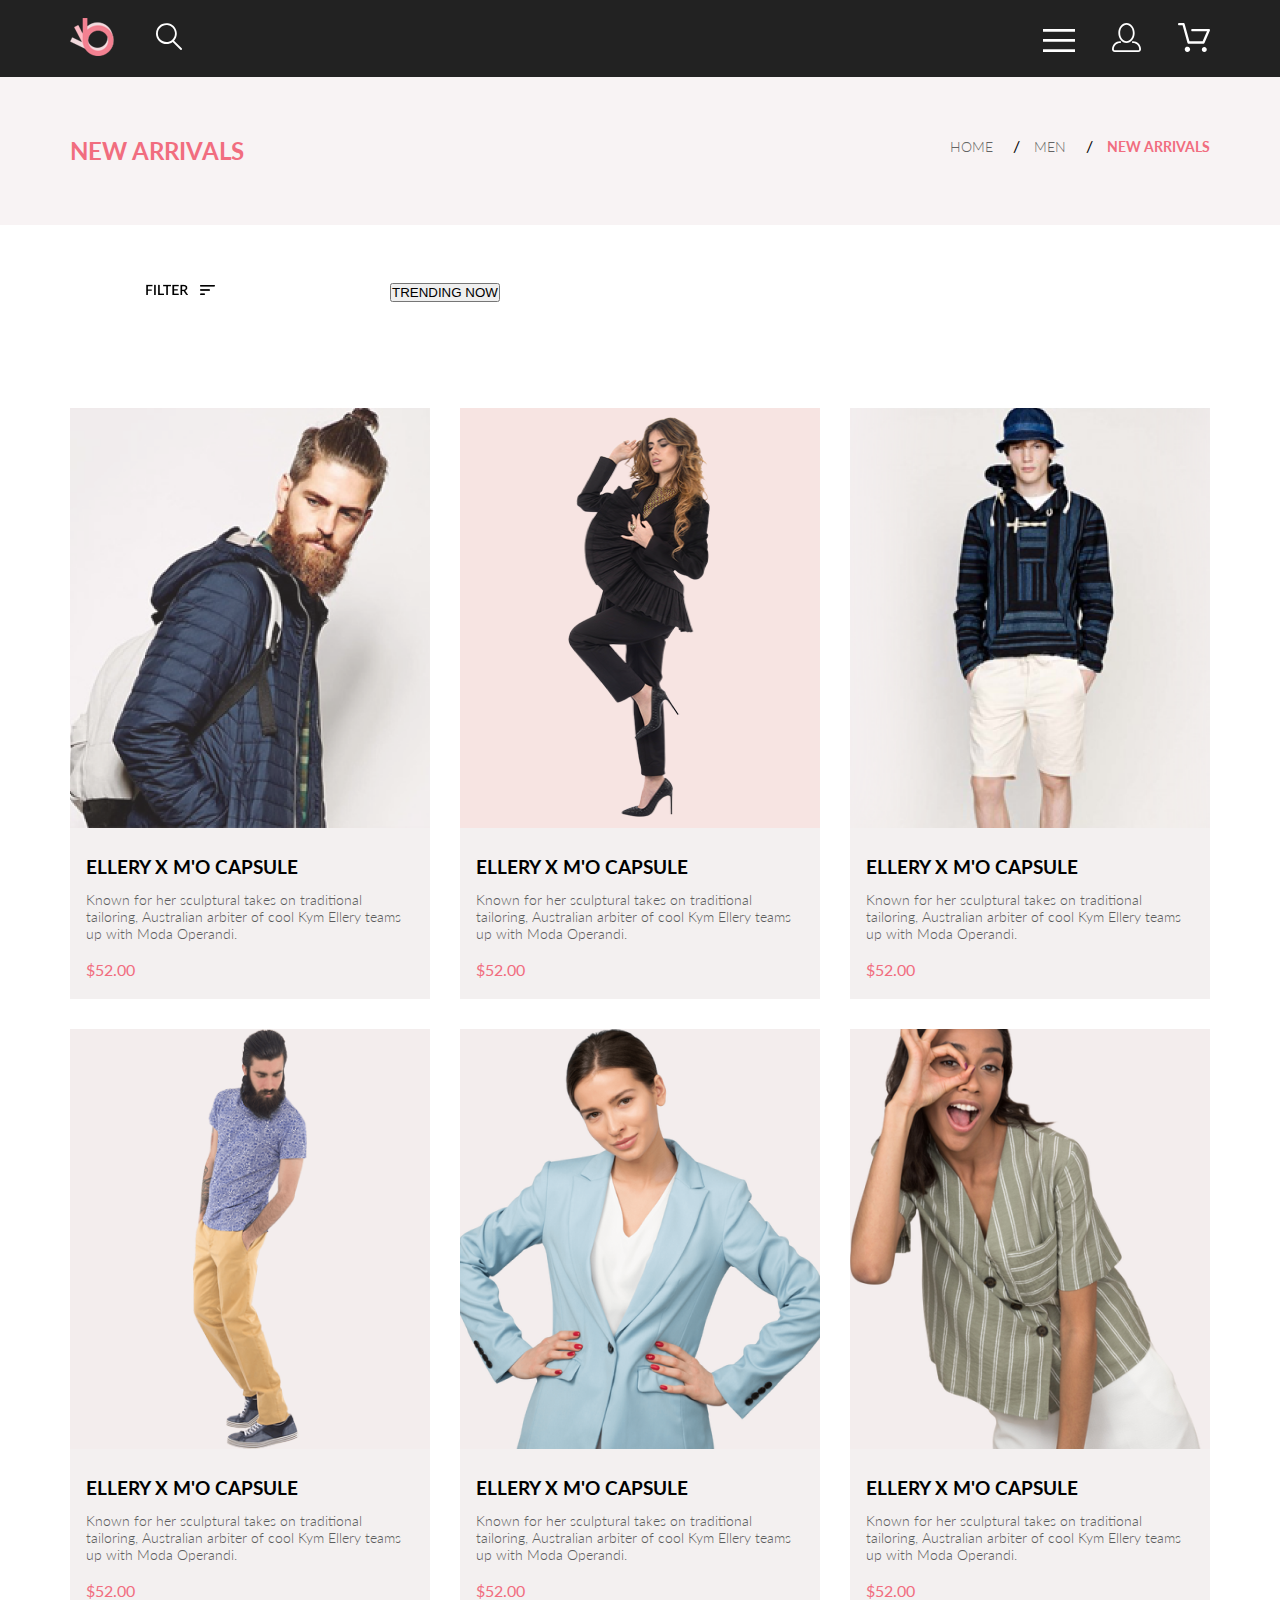
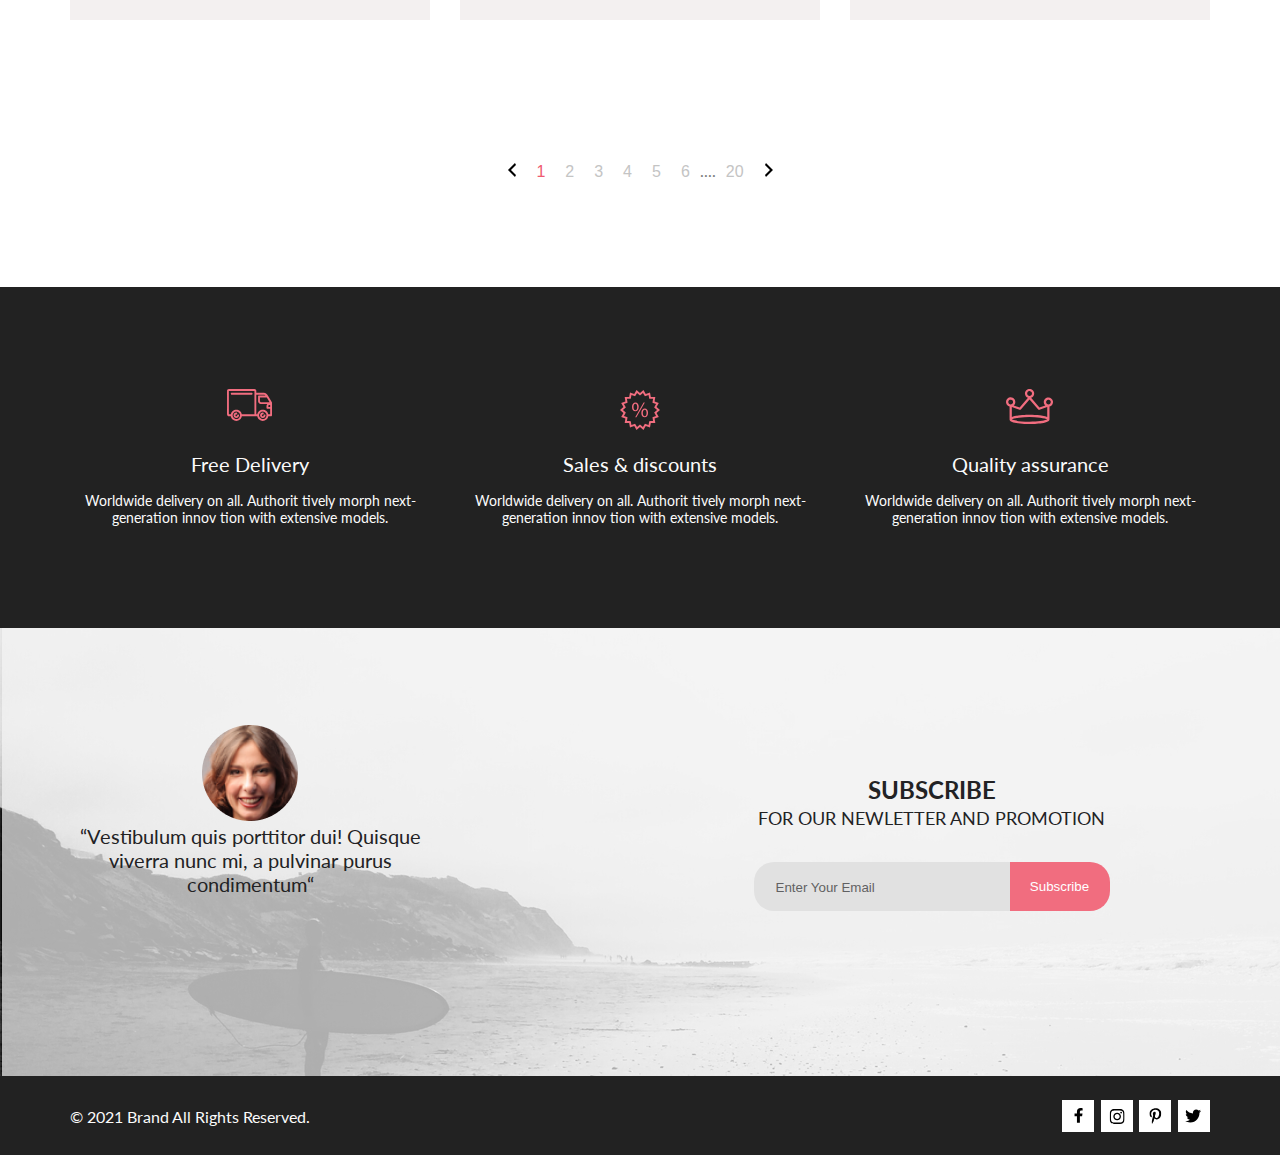
==== commit f318d5f4: "1" ====
--- a/catalog.html
+++ b/catalog.html
@@ -61,12 +61,17 @@
         </nav>
     </div>
 </section>
+<section class="choice">
+    <button class="filter">
+        <img src="img/filter.png" alt="filter">
+    </button>
+    <div class="choice-buttons">
+        <span><button>TRENDING NOW</button></span>
+    </div>
+</section>
 <section class="products">
     <div class="wrapper products-wrap1">
         <h2 class="visually-hidden">Товары</h2>
-        <button class="filter">
-            <img src="img/filter.png" alt="filter">
-        </button>
         <section class="products-flexblock">
             <div class="products-cart">
                 <img src="img/products-cart1.png" alt="products-cart1" class="products-cart1-img">
--- a/style/style.css
+++ b/style/style.css
@@ -1,394 +1,562 @@
 * {
-    margin: 0;
-    padding: 0;
-    box-sizing: border-box;
-}
-body{
-     font-family: 'Lato', sans-serif;
-}
-.visually-hidden{
-    position: absolute;
-    left: -9999px;
-    width: 1px;
-    height: 1px;
-    margin: -1px;
-    clip: rect(1px 1px 1px 1px);
-}
-.wrapper{
-    width: 1140px;
-    margin: 0 auto;
-}
-.header{
-    background-color: #222222;
-    color: #ffffff;
-    padding-top: 18px;
-    padding-bottom: 18px;
-}
-.header-wrap{
-    display: flex;
-    justify-content: space-between;
-    align-items: center;
-}
-.header-col-1{
-    display: flex;
-    align-items: center;
-}
-.logo-link{
-    text-decoration: none;
-    color: transparent;
-    margin-right: 41px;
-}
-.search-button, .main-menu-button{
-    background-color: transparent;
-    border: none;
-}
-.search-button{
-    fill: #ffffff;
-}
-.search-button:hover{
-    fill: #FF6A6A;
-}
-.main-menu-button{
-    fill: #ffffff;
-}
-.main-menu-button:hover{
-    fill: #FF6A6A;
-}
-.registry-link{
-    fill: #ffffff;
-    margin: 0 33px;
-}
-.registry-link:hover{
-    fill: #FF6A6A;
-}
-.registry-link, .cart-link{
-    text-decoration: none;
-    color: #ffffff;
-}
-.cart-link{
-    fill: #ffffff;
-}
-.cart-link:hover{
-    fill: #FF6A6A;
-}
-
-.offer{
-    background-color: #F1E4E6;
-}
-.offer-wrap{
-    height: 765px;
-    background-image: url(../img/promo-bg.png);
-    background-repeat: no-repeat;
-    background-position-x: -190px;
-    background-position-y: bottom;
-    display: flex;
-    align-items: center;
-    justify-content: flex-end;
-    margin-right: 90px;
-}
-.offer-title{
-    font-weight: 900;
-    font-size: 48px;
-    line-height: 40px;
-    color: #222222;
-    border-left: 12px solid #F16D7F;
-    padding-left: 16px;
-}
-.offer-title--small{
-    font-weight: bold;
-    font-size: 32px;
-    line-height: 38px;
-    color: #222222;
-}
-.offer-title--pink{
-    color: #F16D7F;
-}
-.categories{
-    padding-top: 65px;
-}
-.categories-wrap{
-    display: flex;
-    flex-wrap: wrap;
-    justify-content: space-between;
-}
-.categories-item{
-    background-color: #C4C4C4;
-    width: 360px;
-    height: 260px;
-    text-align: center;
-    display: flex;
-    flex-direction: column;
-    justify-content: center;
-}
-.categories-item--acc{
-    margin-top: 30px;
-    width: 100%;
-    height: 180px;
-    background-image: url(../img/cat-accesories.png);
-}
-.categories-item--women{
-    background-image: url(../img/cat-woman.png);
-}
-.categories-item--men{
-    background-image: url(../img/cat-man.png);
-}
-.categories-item--kids{
-    background-image: url(../img/cat-kids.png);
-}
-.categories-sale{
-    font-weight: normal;
-    font-size: 16px;
-    line-height: 19px;
-    color: #FFFFFF;
-}
-.categories-name{
-    font-weight: bold;
-    font-size: 24px;
-    line-height: 29px;
-    color: #F16D7F;
-}
-.products-wrap{
-    height: 1395px;
-    margin-top: 96px;
-    margin-bottom: 95px;
-}
-.products-titles{
-    font-family: Lato;
-    font-style: normal;
-    font-weight: normal;
-    font-size: 30px;
-    line-height: 36px;
-    color: #222222;
-    text-align: center;
-    margin-bottom: 6px;
-}
-.products-week{
-    font-size: 14px;
-    line-height: 17px;
-    color: #9F9F9F;
-    text-align: center;
-    margin-bottom: 48px;
-}
-.products-flexblock{
-    display: flex;
-    flex-wrap: wrap;
-    justify-content: space-between;
-    gap: 30px;
-}
-.products-cart{
-    background-color: #f3f0f0;
-}
-.products-cart-text{
-    margin: 25px 29px 20px 16px;
-}
-.products-text1{
-    width: 315px;
-    font-weight: 300;
-    font-size: 14px;
-    line-height: 17px;
-    color: #5D5D5D;
-    margin-top: 13px;
-}
-.products-text2{
-    margin-top: 18px;
-    font-size: 16px;
-    line-height: 19px;
-    color: #F16D7F;
-}
-.products-browse{
-    padding: 15px 39px 14px 39px;
-    font-size: 16px;
-    line-height: 19px;
-    color: #F26376;
-    border: 1px solid #F26376;
-    background-color: transparent;
-    margin: 0 auto;
-    text-decoration: none;
-}
-.products-browse:hover{
-    background-color:#FF6A6A;
-    color: #FFFFFF;
-}
-.benefits{
-    background-color: #222222;
-}
-.benefits-enim{
-    width: 100%;
-    height: 341px;
-    display: flex;
-    flex-wrap: wrap;
-    justify-content: space-between;
-    align-content: center;
-}
-.benefits-delivery-card{
-    width: 360px;
-    display: flex;
-    flex-direction: column;
-    justify-content: center;
-    align-items: center;
-}
-.benefits-delivery-img1{
-   margin-bottom: 28px;
-}
-.benefits-delivery-img2{
-    margin-bottom: 19px;
-}
-.benefits-delivery-img3{
-    margin-bottom: 25px;
-}
-.benefits-delivery-text1{
-    font-size: 19.96px;
-    line-height: 24px;
-    color: #FBFBFB;
-    text-align: center;
-    padding-bottom: 16px;
-}
-.benefits-delivery-text2{
-    font-size: 13.972px;
-    line-height: 17px;
-    text-align: center;
-    color: #FBFBFB;
-}
-.feedback{
-    height: 448px;
-    background-color: #F4F4F4;
-    background-image: url(../img/bg-subscribe.jpg);
-    background-repeat: no-repeat;
-    background-size: cover;
-    background-position: left bottom;
-}
-.feedback-wrap{
-    display: flex;
-    justify-content: space-between;
-}
-.feedback-col1{
-    width: 360px;
-    margin-top: 97px;
-    
-}
-.feedback-col1-foto{
-    text-align: center;
-}
-.feedback-col1-text{
-    font-size: 20px;
-    line-height: 24px;
-    text-align: center;
-    color: #222224;
-}
-.feedback-col2{
-    width: 557px;
-    margin-top: 150px;
-}
-.feedback-col2-text{
-    font-weight: bold;
-    font-size: 24px;
-    line-height: 100%;
-    text-align: center;
-    color: #222224;
-    margin-bottom: 32px;
-}
-.feedback-col2-text2{
-    font-style: normal;
-    font-weight: normal;
-    font-size: 18px;
-    text-align: center;
-    color: #222224;
-}
-.form{
-    display: flex;
-    justify-content: center;
-    align-items: center;
-}
-.form-field{
-    width: 256px;
-    height: 49px;
-    color: #222222;
-    padding: 7px 64px 6px 22px;
-    background: #E1E1E1;
-    border: none;
-    border-radius: 20px 0px 0px 20px;
-}
-.form-field::placeholder{
-    color: #222224;
-    opacity: 0.67;;
-}
-.form-button{
-    background: #F16D7F;
-    color: #FFFFFF;
-    width: 100px;
-    height: 49px;
-    border: none;
-    border-radius: 0px 20px 20px 0px;
-}
-.form-button:hover{
-    background:#E05C6E;
-}
-.footer{
-    background-color: #222222;
-    color: #ffffff;
-    padding-top: 24px;
-    padding-bottom: 23px;
-}
-.footer-wrap{
-    display: flex;
-    justify-content: space-between;
-    align-items: center;
-}
-.footer-text{
-    font-size: 16px;
-    line-height: 19px;
-    color: #FBFBFB;
-
-}
-.footer-col-2{
-    width: 148px;
-    display: flex;
-    justify-content: space-between;
-}
-.social-link{
-    text-decoration: none;
-    background-color: #FFFFFF;
-    width: 32px;
-    height: 32px;
-    display: flex;
-    justify-content: center;
-    align-items: center;
-    fill: #000;
-}
-.social-link:hover{
-    fill: #FFFFFF;
-    background-color:#F16D7F;
-}
-.arrivals{
-    height: 148px;
-    padding-top: 59px;
-    padding-bottom: 60px;
-    background-color:#F8F3F4;
-}
-.arrivals-wrap{
-    display: flex;
-    justify-content: space-between;
- }
-.arrivals-title{
-    width: 194px;
-    font-size: 24px;
-    line-height: 29px;
-    color: #F16D7F;
-}
+  margin: 0;
+  padding: 0;
+  -webkit-box-sizing: border-box;
+          box-sizing: border-box;
+}
+
+body {
+  font-family: 'Lato', sans-serif;
+}
+
+.visually-hidden {
+  position: absolute;
+  left: -9999px;
+  width: 1px;
+  height: 1px;
+  margin: -1px;
+  clip: rect(1px 1px 1px 1px);
+}
+
+.wrapper {
+  width: 1140px;
+  margin: 0 auto;
+}
+
+.header {
+  background-color: #222222;
+  color: #ffffff;
+  padding-top: 18px;
+  padding-bottom: 18px;
+}
+
+.header-wrap {
+  display: -webkit-box;
+  display: -ms-flexbox;
+  display: flex;
+  -webkit-box-pack: justify;
+      -ms-flex-pack: justify;
+          justify-content: space-between;
+  -webkit-box-align: center;
+      -ms-flex-align: center;
+          align-items: center;
+}
+
+.header-col-1 {
+  display: -webkit-box;
+  display: -ms-flexbox;
+  display: flex;
+  -webkit-box-align: center;
+      -ms-flex-align: center;
+          align-items: center;
+}
+
+.logo-link {
+  text-decoration: none;
+  color: transparent;
+  margin-right: 41px;
+}
+
+.search-button, .main-menu-button {
+  background-color: transparent;
+  border: none;
+}
+
+.search-button {
+  fill: #ffffff;
+}
+
+.search-button:hover {
+  fill: #FF6A6A;
+}
+
+.main-menu-button {
+  fill: #ffffff;
+}
+
+.main-menu-button:hover {
+  fill: #FF6A6A;
+}
+
+.registry-link {
+  fill: #ffffff;
+  margin: 0 33px;
+}
+
+.registry-link:hover {
+  fill: #FF6A6A;
+}
+
+.registry-link, .cart-link {
+  text-decoration: none;
+  color: #ffffff;
+}
+
+.cart-link {
+  fill: #ffffff;
+}
+
+.cart-link:hover {
+  fill: #FF6A6A;
+}
+
+.offer {
+  background-color: #F1E4E6;
+}
+
+.offer-wrap {
+  height: 765px;
+  background-image: url(../img/promo-bg.png);
+  background-repeat: no-repeat;
+  background-position-x: -190px;
+  background-position-y: bottom;
+  display: -webkit-box;
+  display: -ms-flexbox;
+  display: flex;
+  -webkit-box-align: center;
+      -ms-flex-align: center;
+          align-items: center;
+  -webkit-box-pack: end;
+      -ms-flex-pack: end;
+          justify-content: flex-end;
+  margin-right: 90px;
+}
+
+.offer-title {
+  font-weight: 900;
+  font-size: 48px;
+  line-height: 40px;
+  color: #222222;
+  border-left: 12px solid #F16D7F;
+  padding-left: 16px;
+}
+
+.offer-title--small {
+  font-weight: bold;
+  font-size: 32px;
+  line-height: 38px;
+  color: #222222;
+}
+
+.offer-title--pink {
+  color: #F16D7F;
+}
+
+.categories {
+  padding-top: 65px;
+}
+
+.categories-wrap {
+  display: -webkit-box;
+  display: -ms-flexbox;
+  display: flex;
+  -ms-flex-wrap: wrap;
+      flex-wrap: wrap;
+  -webkit-box-pack: justify;
+      -ms-flex-pack: justify;
+          justify-content: space-between;
+}
+
+.categories-item {
+  background-color: #C4C4C4;
+  width: 360px;
+  height: 260px;
+  text-align: center;
+  display: -webkit-box;
+  display: -ms-flexbox;
+  display: flex;
+  -webkit-box-orient: vertical;
+  -webkit-box-direction: normal;
+      -ms-flex-direction: column;
+          flex-direction: column;
+  -webkit-box-pack: center;
+      -ms-flex-pack: center;
+          justify-content: center;
+}
+
+.categories-item--acc {
+  margin-top: 30px;
+  width: 100%;
+  height: 180px;
+  background-image: url(../img/cat-accesories.png);
+}
+
+.categories-item--women {
+  background-image: url(../img/cat-woman.png);
+}
+
+.categories-item--men {
+  background-image: url(../img/cat-man.png);
+}
+
+.categories-item--kids {
+  background-image: url(../img/cat-kids.png);
+}
+
+.categories-sale {
+  font-weight: normal;
+  font-size: 16px;
+  line-height: 19px;
+  color: #FFFFFF;
+}
+
+.categories-name {
+  font-weight: bold;
+  font-size: 24px;
+  line-height: 29px;
+  color: #F16D7F;
+}
+
+.products-wrap {
+  height: 1395px;
+  margin-top: 96px;
+  margin-bottom: 95px;
+}
+
+.products-titles {
+  font-family: Lato;
+  font-style: normal;
+  font-weight: normal;
+  font-size: 30px;
+  line-height: 36px;
+  color: #222222;
+  text-align: center;
+  margin-bottom: 6px;
+}
+
+.products-week {
+  font-size: 14px;
+  line-height: 17px;
+  color: #9F9F9F;
+  text-align: center;
+  margin-bottom: 48px;
+}
+
+.products-flexblock {
+  display: -webkit-box;
+  display: -ms-flexbox;
+  display: flex;
+  -ms-flex-wrap: wrap;
+      flex-wrap: wrap;
+  -webkit-box-pack: justify;
+      -ms-flex-pack: justify;
+          justify-content: space-between;
+  gap: 30px;
+}
+
+.products-cart {
+  background-color: #f3f0f0;
+}
+
+.products-cart-text {
+  margin: 25px 29px 20px 16px;
+}
+
+.products-text1 {
+  width: 315px;
+  font-weight: 300;
+  font-size: 14px;
+  line-height: 17px;
+  color: #5D5D5D;
+  margin-top: 13px;
+}
+
+.products-text2 {
+  margin-top: 18px;
+  font-size: 16px;
+  line-height: 19px;
+  color: #F16D7F;
+}
+
+.products-browse {
+  padding: 15px 39px 14px 39px;
+  font-size: 16px;
+  line-height: 19px;
+  color: #F26376;
+  border: 1px solid #F26376;
+  background-color: transparent;
+  margin: 0 auto;
+  text-decoration: none;
+}
+
+.products-browse:hover {
+  background-color: #FF6A6A;
+  color: #FFFFFF;
+}
+
+.benefits {
+  background-color: #222222;
+}
+
+.benefits-enim {
+  width: 100%;
+  height: 341px;
+  display: -webkit-box;
+  display: -ms-flexbox;
+  display: flex;
+  -ms-flex-wrap: wrap;
+      flex-wrap: wrap;
+  -webkit-box-pack: justify;
+      -ms-flex-pack: justify;
+          justify-content: space-between;
+  -ms-flex-line-pack: center;
+      align-content: center;
+}
+
+.benefits-delivery-card {
+  width: 360px;
+  display: -webkit-box;
+  display: -ms-flexbox;
+  display: flex;
+  -webkit-box-orient: vertical;
+  -webkit-box-direction: normal;
+      -ms-flex-direction: column;
+          flex-direction: column;
+  -webkit-box-pack: center;
+      -ms-flex-pack: center;
+          justify-content: center;
+  -webkit-box-align: center;
+      -ms-flex-align: center;
+          align-items: center;
+}
+
+.benefits-delivery-img1 {
+  margin-bottom: 28px;
+}
+
+.benefits-delivery-img2 {
+  margin-bottom: 19px;
+}
+
+.benefits-delivery-img3 {
+  margin-bottom: 25px;
+}
+
+.benefits-delivery-text1 {
+  font-size: 19.96px;
+  line-height: 24px;
+  color: #FBFBFB;
+  text-align: center;
+  padding-bottom: 16px;
+}
+
+.benefits-delivery-text2 {
+  font-size: 13.972px;
+  line-height: 17px;
+  text-align: center;
+  color: #FBFBFB;
+}
+
+.feedback {
+  height: 448px;
+  background-color: #F4F4F4;
+  background-image: url(../img/bg-subscribe.jpg);
+  background-repeat: no-repeat;
+  background-size: cover;
+  background-position: left bottom;
+}
+
+.feedback-wrap {
+  display: -webkit-box;
+  display: -ms-flexbox;
+  display: flex;
+  -webkit-box-pack: justify;
+      -ms-flex-pack: justify;
+          justify-content: space-between;
+}
+
+.feedback-col1 {
+  width: 360px;
+  margin-top: 97px;
+}
+
+.feedback-col1-foto {
+  text-align: center;
+}
+
+.feedback-col1-text {
+  font-size: 20px;
+  line-height: 24px;
+  text-align: center;
+  color: #222224;
+}
+
+.feedback-col2 {
+  width: 557px;
+  margin-top: 150px;
+}
+
+.feedback-col2-text {
+  font-weight: bold;
+  font-size: 24px;
+  line-height: 100%;
+  text-align: center;
+  color: #222224;
+  margin-bottom: 32px;
+}
+
+.feedback-col2-text2 {
+  font-style: normal;
+  font-weight: normal;
+  font-size: 18px;
+  text-align: center;
+  color: #222224;
+}
+
+.form {
+  display: -webkit-box;
+  display: -ms-flexbox;
+  display: flex;
+  -webkit-box-pack: center;
+      -ms-flex-pack: center;
+          justify-content: center;
+  -webkit-box-align: center;
+      -ms-flex-align: center;
+          align-items: center;
+}
+
+.form-field {
+  width: 256px;
+  height: 49px;
+  color: #222222;
+  padding: 7px 64px 6px 22px;
+  background: #E1E1E1;
+  border: none;
+  border-radius: 20px 0px 0px 20px;
+}
+
+.form-field::-webkit-input-placeholder {
+  color: #222224;
+  opacity: 0.67;
+}
+
+.form-field:-ms-input-placeholder {
+  color: #222224;
+  opacity: 0.67;
+}
+
+.form-field::-ms-input-placeholder {
+  color: #222224;
+  opacity: 0.67;
+}
+
+.form-field::placeholder {
+  color: #222224;
+  opacity: 0.67;
+}
+
+.form-button {
+  background: #F16D7F;
+  color: #FFFFFF;
+  width: 100px;
+  height: 49px;
+  border: none;
+  border-radius: 0px 20px 20px 0px;
+}
+
+.form-button:hover {
+  background: #E05C6E;
+}
+
+.footer {
+  background-color: #222222;
+  color: #ffffff;
+  padding-top: 24px;
+  padding-bottom: 23px;
+}
+
+.footer-wrap {
+  display: -webkit-box;
+  display: -ms-flexbox;
+  display: flex;
+  -webkit-box-pack: justify;
+      -ms-flex-pack: justify;
+          justify-content: space-between;
+  -webkit-box-align: center;
+      -ms-flex-align: center;
+          align-items: center;
+}
+
+.footer-text {
+  font-size: 16px;
+  line-height: 19px;
+  color: #FBFBFB;
+}
+
+.footer-col-2 {
+  width: 148px;
+  display: -webkit-box;
+  display: -ms-flexbox;
+  display: flex;
+  -webkit-box-pack: justify;
+      -ms-flex-pack: justify;
+          justify-content: space-between;
+}
+
+.social-link {
+  text-decoration: none;
+  background-color: #FFFFFF;
+  width: 32px;
+  height: 32px;
+  display: -webkit-box;
+  display: -ms-flexbox;
+  display: flex;
+  -webkit-box-pack: center;
+      -ms-flex-pack: center;
+          justify-content: center;
+  -webkit-box-align: center;
+      -ms-flex-align: center;
+          align-items: center;
+  fill: #000;
+}
+
+.social-link:hover {
+  fill: #FFFFFF;
+  background-color: #F16D7F;
+}
+
+.arrivals {
+  height: 148px;
+  padding-top: 59px;
+  padding-bottom: 60px;
+  background-color: #F8F3F4;
+}
+
+.arrivals-wrap {
+  display: -webkit-box;
+  display: -ms-flexbox;
+  display: flex;
+  -webkit-box-pack: justify;
+      -ms-flex-pack: justify;
+          justify-content: space-between;
+}
+
+.arrivals-title {
+  width: 194px;
+  font-size: 24px;
+  line-height: 29px;
+  color: #F16D7F;
+}
+
 .breadcrumbs-list {
   list-style: none;
   margin: 0;
   padding: 0;
+  display: -webkit-box;
+  display: -ms-flexbox;
   display: flex;
   gap: 20px;
 }
+
 .breadcrumbs-item::before {
   content: '/';
   margin-right: 10px;
 }
+
 .breadcrumbs-item:first-child::before {
   display: none;
 }
+
 .breadcrumbs-link {
   text-decoration: none;
   text-transform: uppercase;
@@ -396,6 +564,7 @@
   font-size: 14px;
   line-height: 17px;
   color: #636363;
+  -webkit-transition: 0.2s;
   transition: 0.2s;
 }
 
@@ -408,44 +577,73 @@
   text-decoration: underline;
   color: #F16D7F;
 }
-.filter{
-    background-color: transparent;
-    border: none;
-    margin-bottom: 64px;
-    margin-left: 15px;
-}
-.products-wrap1{
-    height: 1295px;
-    margin-top: 51px;
-}
+
+.choice {
+  height: 132px;
+  display: -webkit-box;
+  display: -ms-flexbox;
+  display: flex;
+  -webkit-box-pack: start;
+      -ms-flex-pack: start;
+          justify-content: flex-start;
+  -webkit-box-align: center;
+      -ms-flex-align: center;
+          align-items: center;
+  gap: 30px;
+}
+
+.filter {
+  background-color: transparent;
+  border: none;
+  width: 360px;
+}
+
+.choice-buttons {
+  width: 360px;
+}
+
+.products-wrap1 {
+  height: 1295px;
+  margin-top: 51px;
+}
+
 .pagination {
-	display: flex;
-	justify-content: center;
-	padding: 48px 0 96px 0;
+  display: -webkit-box;
+  display: -ms-flexbox;
+  display: flex;
+  -webkit-box-pack: center;
+      -ms-flex-pack: center;
+          justify-content: center;
+  padding: 48px 0 96px 0;
 }
 
 .pagination-list {
-	margin: 0;
-	padding: 0;
-	list-style: none;
-	display: flex;
-	gap: 20px;	
-	border: none;
-	border-radius: 5px;
-	padding: 10px;
+  margin: 0;
+  padding: 0;
+  list-style: none;
+  display: -webkit-box;
+  display: -ms-flexbox;
+  display: flex;
+  gap: 20px;
+  border: none;
+  border-radius: 5px;
+  padding: 10px;
 }
 
 .pagination-item--separator {
-	margin: 0 -10px;
-	color: grey;
-}
+  margin: 0 -10px;
+  color: grey;
+}
+
 .pagination-link {
-    border: none;
-	color: #C4C4C4;
-    font-size: 16px;
-    line-height: 19px;
-    background-color: transparent;
-}
+  border: none;
+  color: #C4C4C4;
+  font-size: 16px;
+  line-height: 19px;
+  background-color: transparent;
+}
+
 .pagination-link--active {
-	color: #EF5B70;
-}
+  color: #EF5B70;
+}
+/*# sourceMappingURL=style.css.map */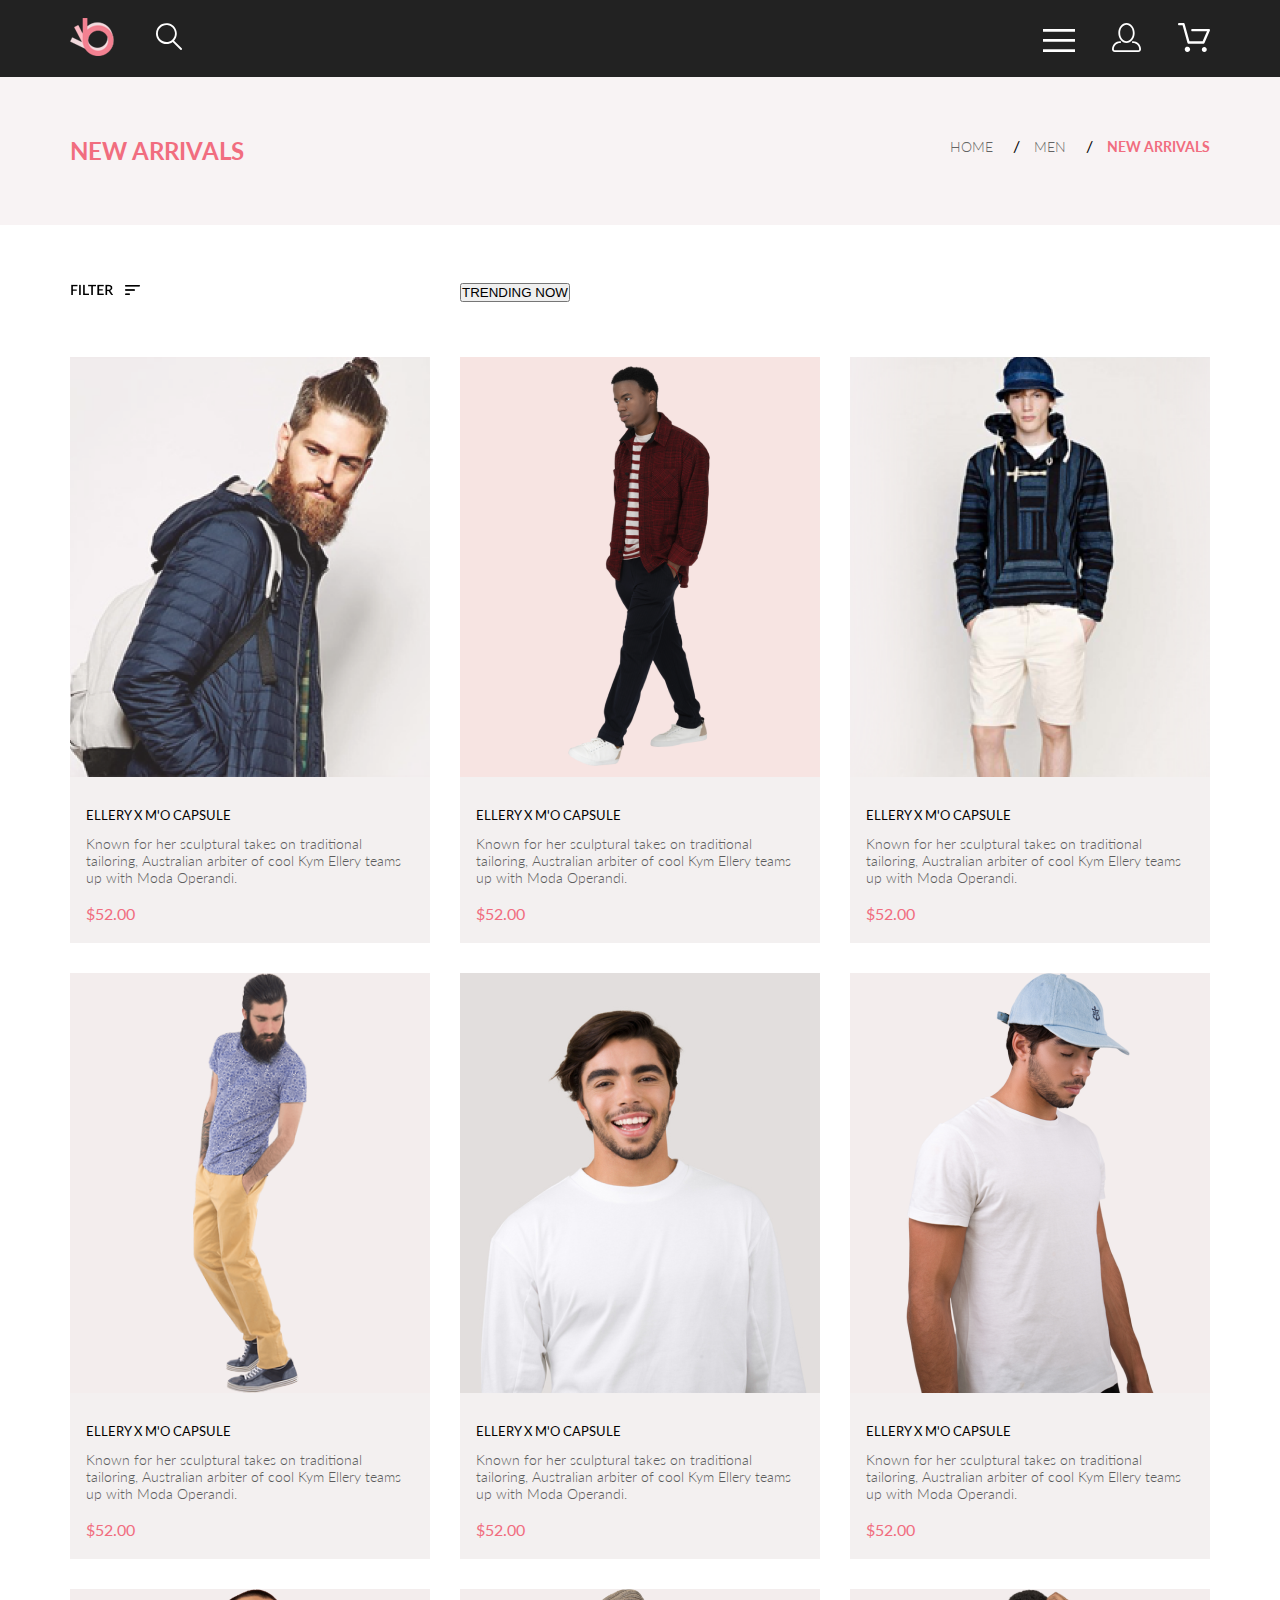
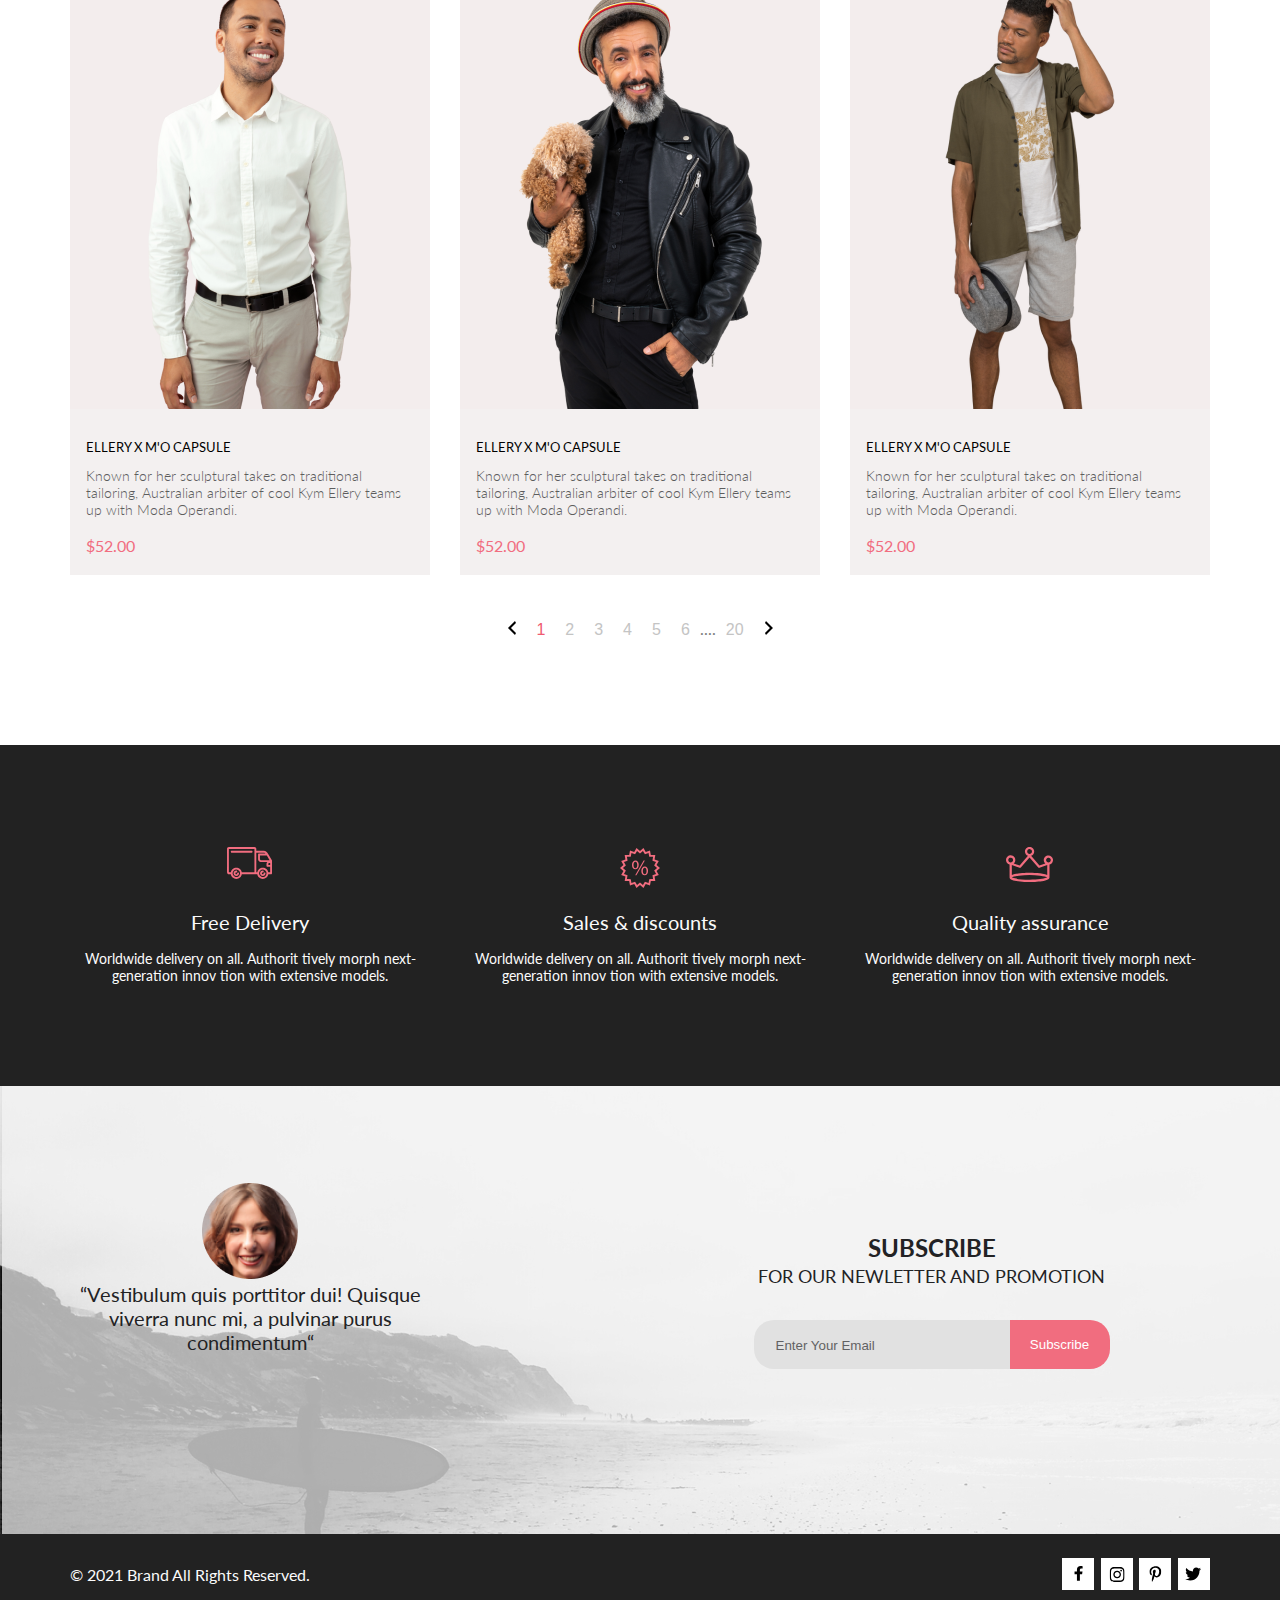
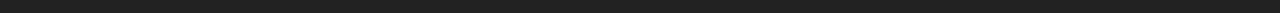
==== commit 0178d264: "2" ====
--- a/catalog.html
+++ b/catalog.html
@@ -61,9 +61,9 @@
         </nav>
     </div>
 </section>
-<section class="choice">
+<section class="wrapper choice">
     <button class="filter">
-        <img src="img/filter.png" alt="filter">
+        <img class="filter-img"src="img/filter.png" alt="filter">
     </button>
     <div class="choice-buttons">
         <span><button>TRENDING NOW</button></span>
@@ -76,15 +76,15 @@
             <div class="products-cart">
                 <img src="img/products-cart1.png" alt="products-cart1" class="products-cart1-img">
                 <div class="products-cart-text">
-                    <h3 class="products-h3">ELLERY X M'O CAPSULE</h3>
-                    <p class="products-text1">Known for her sculptural takes on traditional tailoring, Australian arbiter of cool Kym Ellery teams up with Moda Operandi.</p>
-                    <p class="products-text2">$52.00</p>
-                </div>
-            </div>
-            <div class="products-cart">
-                <img src="img/products-cart2.png" alt="products-cart2" class="products-cart1-img">
-                <div class="products-cart-text">
-                    <h3 class="products-h3">ELLERY X M'O CAPSULE</h3>
+                    <a href="#" class="products-h3">ELLERY X M'O CAPSULE</a>
+                    <p class="products-text1">Known for her sculptural takes on traditional tailoring, Australian arbiter of cool Kym Ellery teams up with Moda Operandi.</p>
+                    <p class="products-text2">$52.00</p>
+                </div>
+            </div>
+            <div class="products-cart">
+                <img src="img/products-cart7.png" alt="products-cart2" class="products-cart1-img">
+                <div class="products-cart-text">
+                    <a href="#" class="products-h3">ELLERY X M'O CAPSULE</a>
                     <p class="products-text1">Known for her sculptural takes on traditional tailoring, Australian arbiter of cool Kym Ellery teams up with Moda Operandi.</p>
                     <p class="products-text2">$52.00</p>
                 </div>
@@ -92,7 +92,7 @@
             <div class="products-cart">
                 <img src="img/products-cart3.png" alt="products-cart3" class="products-cart1-img">
                 <div class="products-cart-text">
-                    <h3 class="products-h3">ELLERY X M'O CAPSULE</h3>
+                    <a href="#" class="products-h3">ELLERY X M'O CAPSULE</a>
                     <p class="products-text1">Known for her sculptural takes on traditional tailoring, Australian arbiter of cool Kym Ellery teams up with Moda Operandi.</p>
                     <p class="products-text2">$52.00</p>
                 </div>
@@ -100,23 +100,47 @@
             <div class="products-cart">
                 <img src="img/products-cart4.png" alt="products-cart4" class="products-cart1-img">
                 <div class="products-cart-text">
-                    <h3 class="products-h3">ELLERY X M'O CAPSULE</h3>
-                    <p class="products-text1">Known for her sculptural takes on traditional tailoring, Australian arbiter of cool Kym Ellery teams up with Moda Operandi.</p>
-                    <p class="products-text2">$52.00</p>
-                </div>
-            </div>
-            <div class="products-cart">
-                <img src="img/products-cart5.png" alt="products-cart5" class="products-cart1-img">
-                <div class="products-cart-text">
-                    <h3 class="products-h3">ELLERY X M'O CAPSULE</h3>
-                    <p class="products-text1">Known for her sculptural takes on traditional tailoring, Australian arbiter of cool Kym Ellery teams up with Moda Operandi.</p>
-                    <p class="products-text2">$52.00</p>
-                </div>
-            </div>
-            <div class="products-cart">
-                <img src="img/products-cart6.png" alt="products-cart6" class="products-cart1-img">
-                <div class="products-cart-text">
-                    <h3 class="products-h3">ELLERY X M'O CAPSULE</h3>
+                    <a href="#" class="products-h3">ELLERY X M'O CAPSULE</a>
+                    <p class="products-text1">Known for her sculptural takes on traditional tailoring, Australian arbiter of cool Kym Ellery teams up with Moda Operandi.</p>
+                    <p class="products-text2">$52.00</p>
+                </div>
+            </div>
+            <div class="products-cart">
+                <img src="img/products-cart8.png" alt="products-cart5" class="products-cart1-img">
+                <div class="products-cart-text">
+                    <a href="#" class="products-h3">ELLERY X M'O CAPSULE</a>
+                    <p class="products-text1">Known for her sculptural takes on traditional tailoring, Australian arbiter of cool Kym Ellery teams up with Moda Operandi.</p>
+                    <p class="products-text2">$52.00</p>
+                </div>
+            </div>
+            <div class="products-cart">
+                <img src="img/products-cart9.png" alt="products-cart6" class="products-cart1-img">
+                <div class="products-cart-text">
+                    <a href="#" class="products-h3">ELLERY X M'O CAPSULE</a>
+                    <p class="products-text1">Known for her sculptural takes on traditional tailoring, Australian arbiter of cool Kym Ellery teams up with Moda Operandi.</p>
+                    <p class="products-text2">$52.00</p>
+                </div>
+            </div>
+            <div class="products-cart">
+                <img src="img/products-cart10.png" alt="products-cart6" class="products-cart1-img">
+                <div class="products-cart-text">
+                    <a href="#" class="products-h3">ELLERY X M'O CAPSULE</a>
+                    <p class="products-text1">Known for her sculptural takes on traditional tailoring, Australian arbiter of cool Kym Ellery teams up with Moda Operandi.</p>
+                    <p class="products-text2">$52.00</p>
+                </div>
+            </div>
+            <div class="products-cart">
+                <img src="img/products-cart11.png" alt="products-cart6" class="products-cart1-img">
+                <div class="products-cart-text">
+                    <a href="#" class="products-h3">ELLERY X M'O CAPSULE</a>
+                    <p class="products-text1">Known for her sculptural takes on traditional tailoring, Australian arbiter of cool Kym Ellery teams up with Moda Operandi.</p>
+                    <p class="products-text2">$52.00</p>
+                </div>
+            </div>
+            <div class="products-cart">
+                <img src="img/products-cart12.png" alt="products-cart6" class="products-cart1-img">
+                <div class="products-cart-text">
+                    <a href="#" class="products-h3">ELLERY X M'O CAPSULE</a>
                     <p class="products-text1">Known for her sculptural takes on traditional tailoring, Australian arbiter of cool Kym Ellery teams up with Moda Operandi.</p>
                     <p class="products-text2">$52.00</p>
                 </div>
--- a/style/style.css
+++ b/style/style.css
@@ -249,7 +249,17 @@
 }
 
 .products-cart-text {
-  margin: 25px 29px 20px 16px;
+  padding: 24px 29px 20px 16px;
+}
+
+.products-h3 {
+  text-decoration: none;
+  cursor: pointer;
+  font-style: normal;
+  font-weight: normal;
+  font-size: 13px;
+  line-height: 16px;
+  color: #000000;
 }
 
 .products-text1 {
@@ -258,7 +268,7 @@
   font-size: 14px;
   line-height: 17px;
   color: #5D5D5D;
-  margin-top: 13px;
+  margin-top: 12px;
 }
 
 .products-text2 {
@@ -596,6 +606,8 @@
   background-color: transparent;
   border: none;
   width: 360px;
+  text-align: left;
+  cursor: pointer;
 }
 
 .choice-buttons {
@@ -603,8 +615,7 @@
 }
 
 .products-wrap1 {
-  height: 1295px;
-  margin-top: 51px;
+  height: 1804px;
 }
 
 .pagination {
@@ -614,7 +625,8 @@
   -webkit-box-pack: center;
       -ms-flex-pack: center;
           justify-content: center;
-  padding: 48px 0 96px 0;
+  margin-top: 48px;
+  margin-bottom: 96px;
 }
 
 .pagination-list {
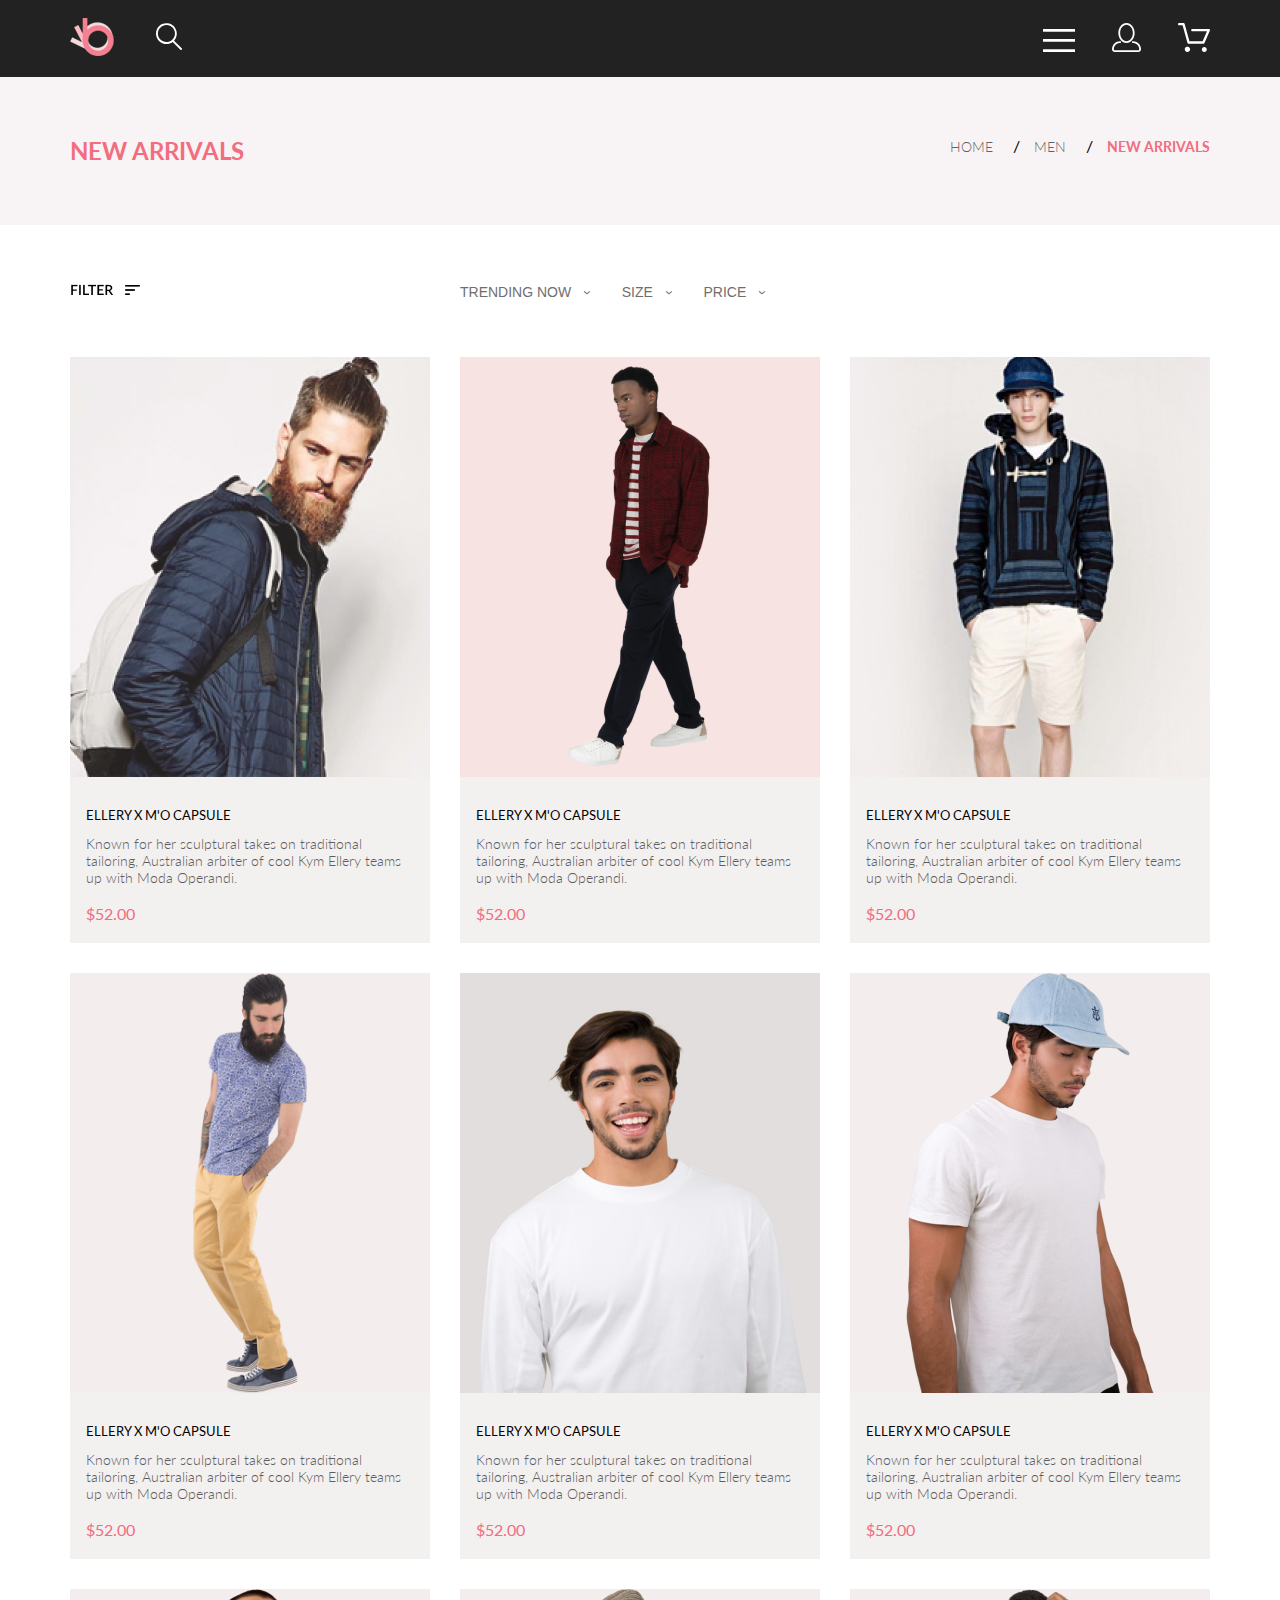
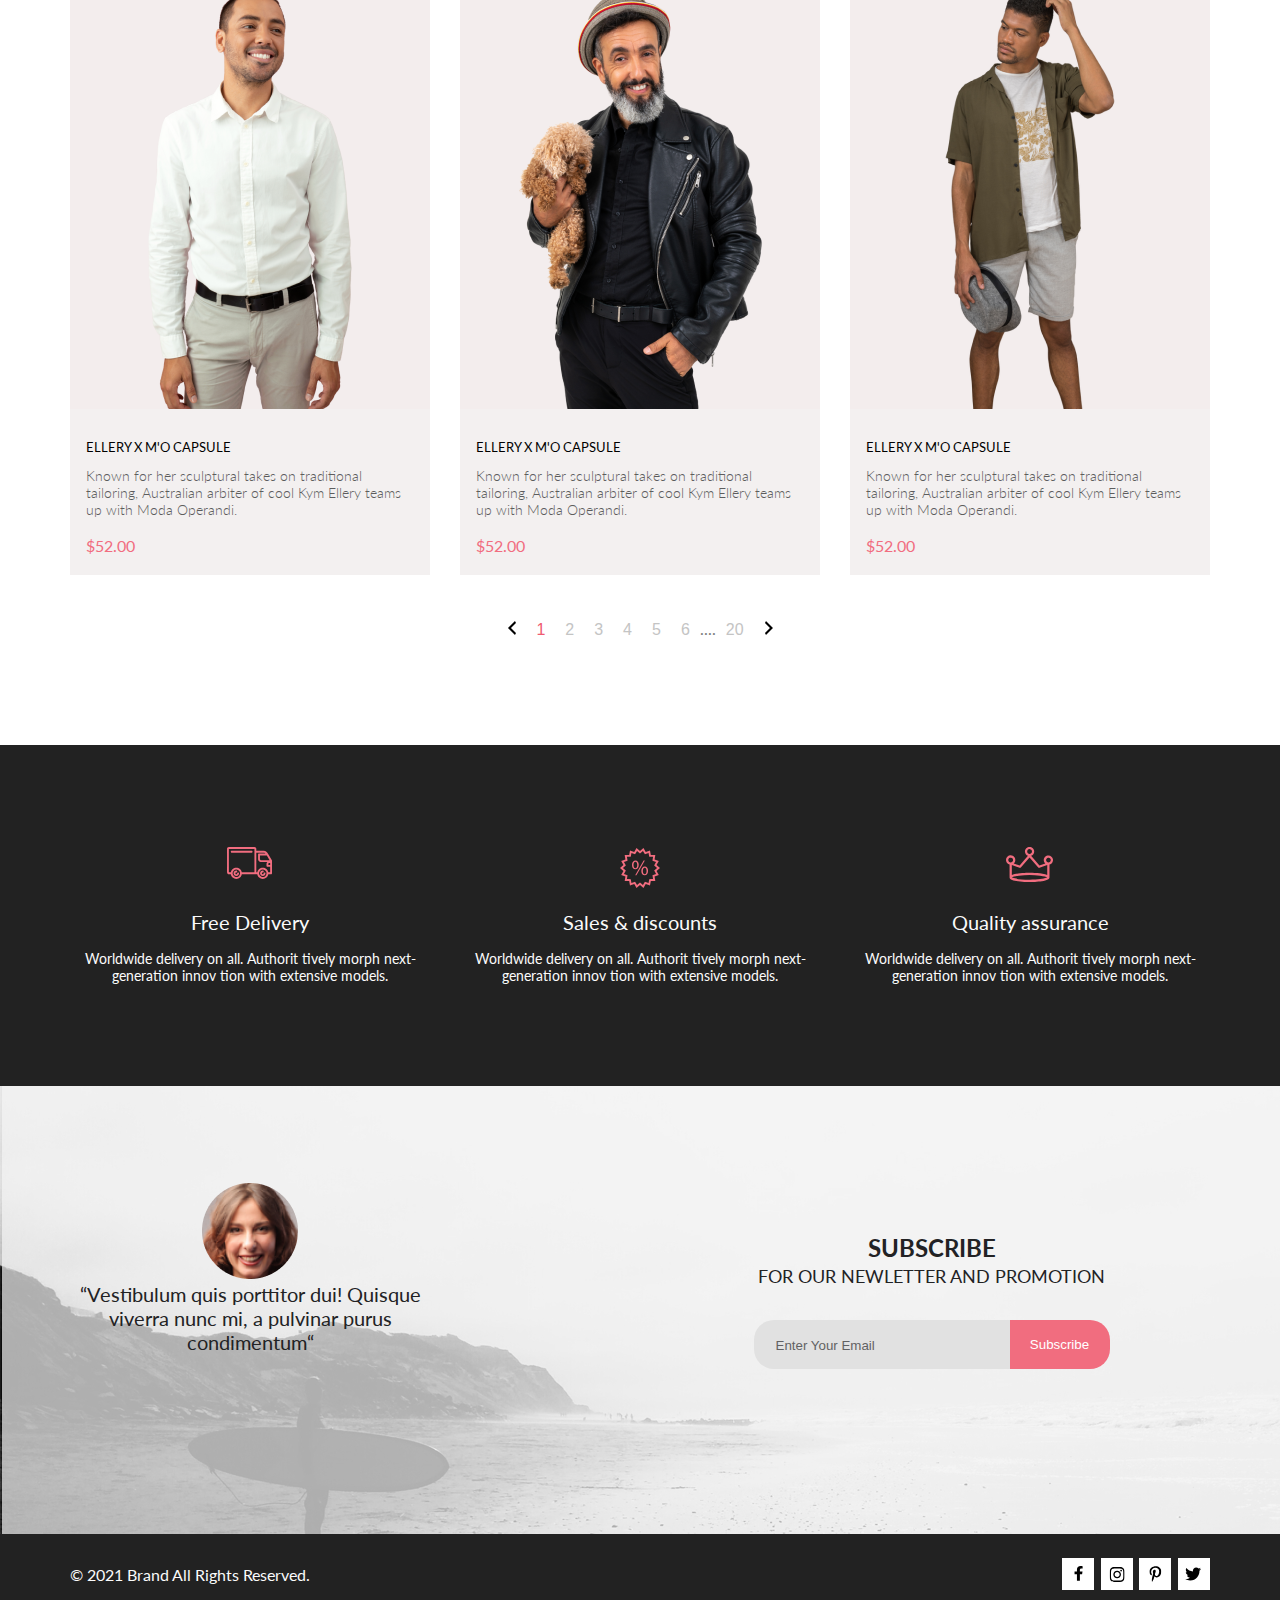
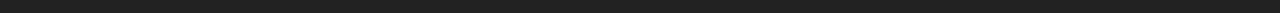
==== commit 0c41c67a: "4" ====
--- a/catalog.html
+++ b/catalog.html
@@ -66,7 +66,9 @@
         <img class="filter-img"src="img/filter.png" alt="filter">
     </button>
     <div class="choice-buttons">
-        <span><button>TRENDING NOW</button></span>
+        <button class="trending">TRENDING NOW </button>
+        <button class="size">SIZE </button>
+        <button class="price">PRICE </button>
     </div>
 </section>
 <section class="products">
--- a/style/style.css
+++ b/style/style.css
@@ -614,6 +614,59 @@
   width: 360px;
 }
 
+.trending {
+  font-size: 14px;
+  line-height: 17px;
+  background-color: transparent;
+  border: none;
+  color: #6F6E6E;
+}
+
+.trending::after {
+  content: "\203A";
+  color: #6F6E6E;
+  margin-left: 10px;
+  display: inline-block;
+  margin-right: 28px;
+  -webkit-transform: rotate(90deg);
+          transform: rotate(90deg);
+}
+
+.size {
+  font-size: 14px;
+  line-height: 17px;
+  background-color: transparent;
+  border: none;
+  color: #6F6E6E;
+}
+
+.size::after {
+  content: "\203A";
+  color: #6F6E6E;
+  margin-left: 10px;
+  display: inline-block;
+  margin-right: 28px;
+  -webkit-transform: rotate(90deg);
+          transform: rotate(90deg);
+}
+
+.price {
+  font-size: 14px;
+  line-height: 17px;
+  background-color: transparent;
+  border: none;
+  color: #6F6E6E;
+}
+
+.price::after {
+  content: "\203A";
+  color: #6F6E6E;
+  margin-left: 10px;
+  display: inline-block;
+  -webkit-transform: rotate(90deg);
+          transform: rotate(90deg);
+}
+
 .products-wrap1 {
   height: 1804px;
 }
